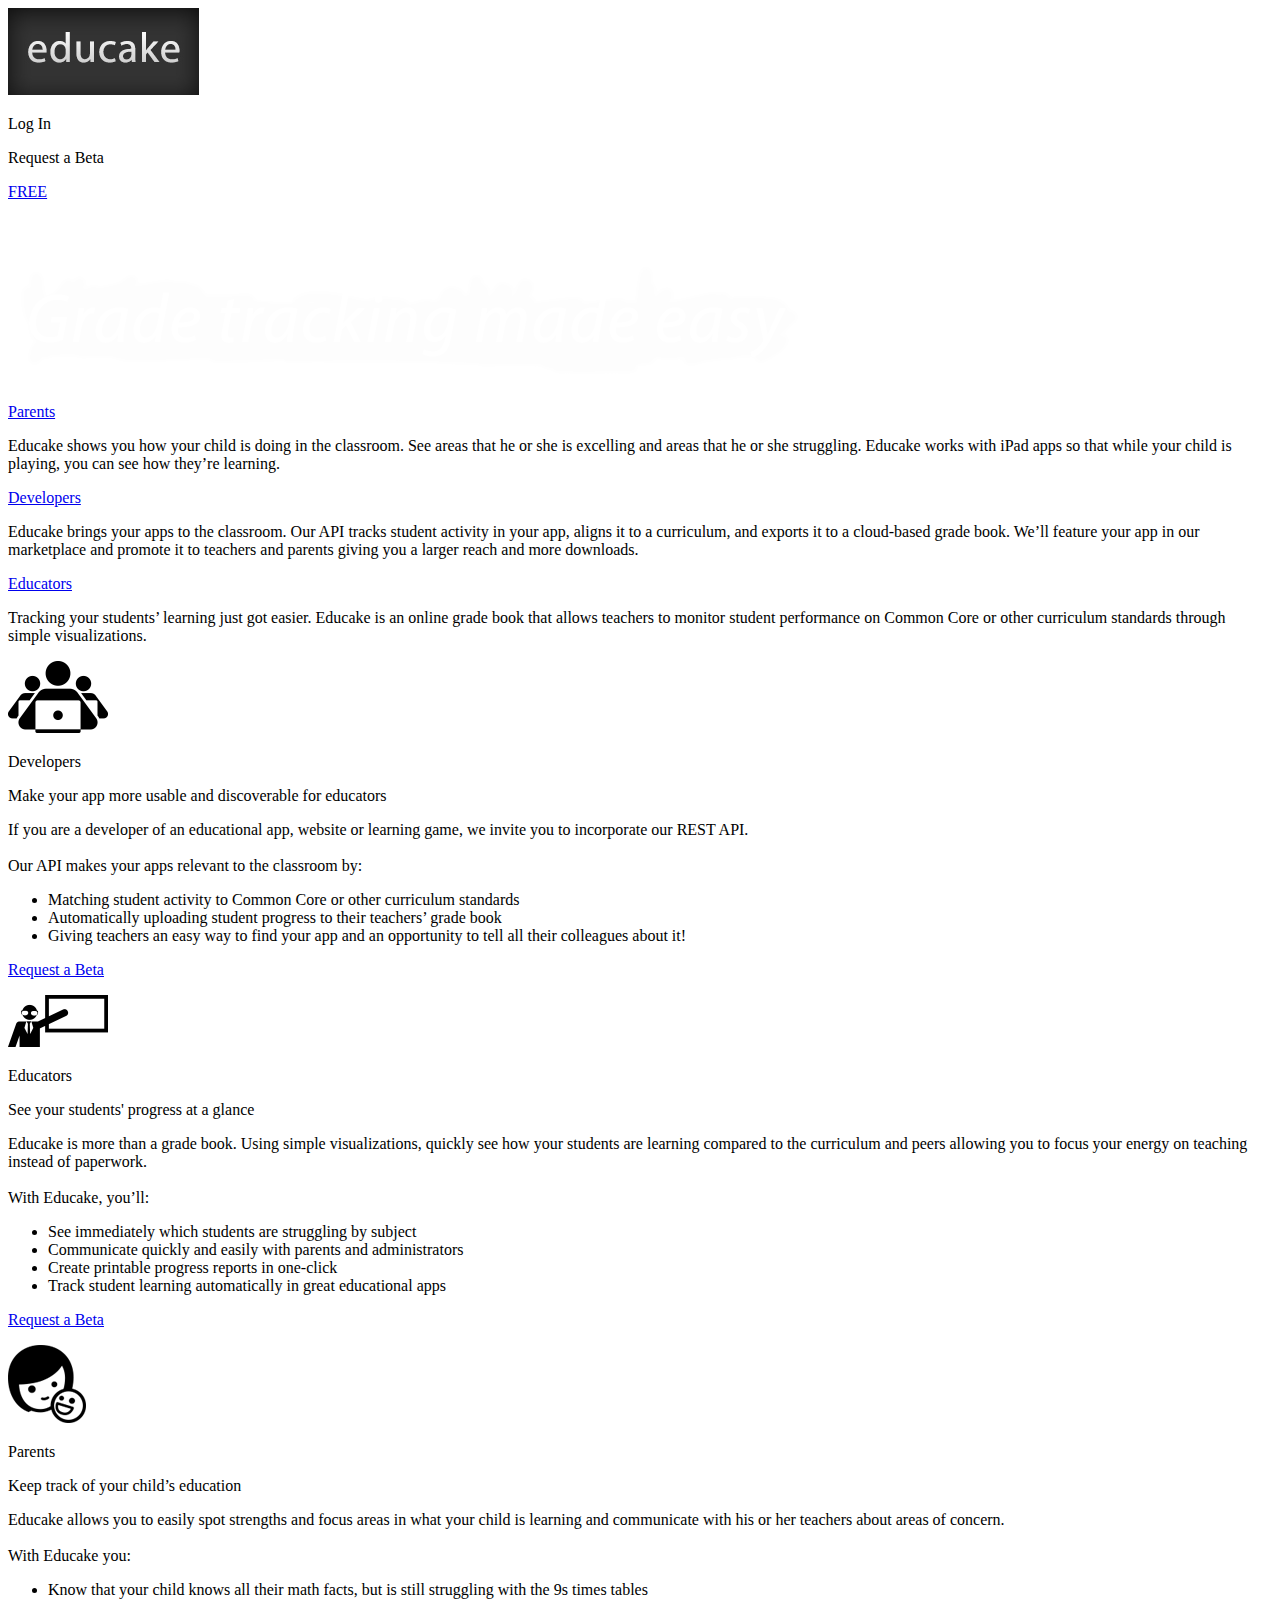
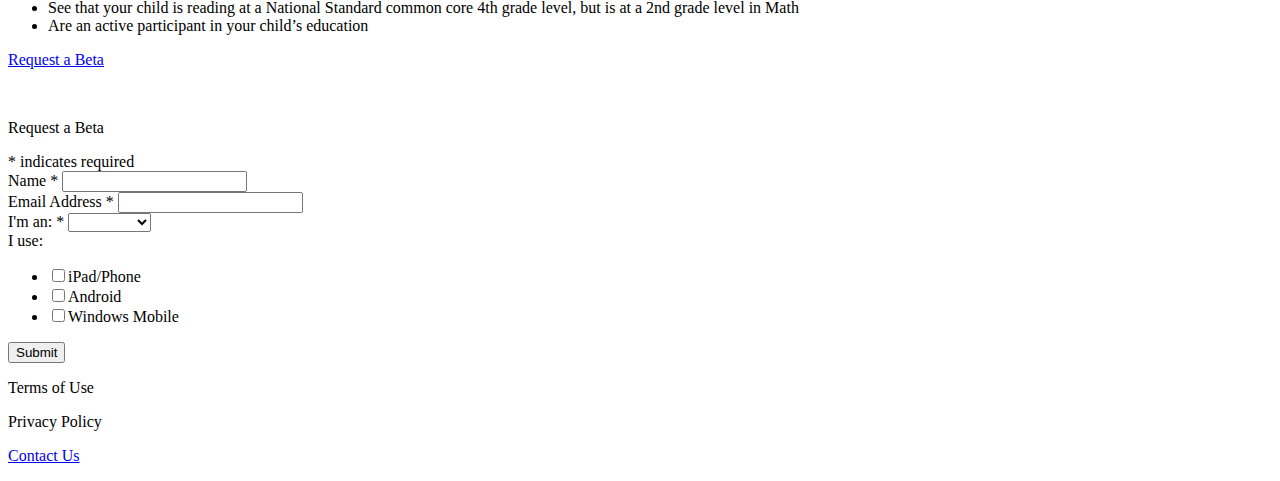
==== public/index.html @ a82f0f1a "Reorganizing project structure." ====
<!DOCTYPE html>
<html>
    <!-- This code is only meant for previewing your Reflow design. -->
    <head>
	<link rel="stylesheet" href="boilerplate.css" />
	<link rel="stylesheet" href="reflow.css" />
	<meta charset="utf-8">
	<meta name="viewport" content="initial-scale = 1.0,maximum-scale = 1.0" />
    </head>
    <body>
    <script type="text/javascript">
        
    </script>
	<div id="primaryContainer" class="primaryContainer clearfix">
               <div id='main_box' class='clearfix'>
           <div id='nav_bar' class='clearfix'>
               <img id='educake_logo_black' src='img/logoblack.jpg' class='image' />
               <p id='login_button'>
               Log In
               </p>
               <div id='box' class='clearfix'>
                   <div id='request_button' class='clearfix'>
                       <p id='requestabeta'>
                       Request a Beta
                       </p>
                   </div>
                    <a href="index.html#requestinfo"><div id='free_button' class='clearfix'>
                       <p id='free'>
                       FREE
                       </p>
                   </div></a>
               </div>
           </div>
           <img id='propstatement' src='img/propstatement1.png' class='image' />
           <div id='parents_landing' class='clearfix'>
              <a href="index.html#parents"> <div id='parents_button' class='clearfix'>
                   <p id='parents_text'>
                   Parents
                   </p>
               </div></a>
               <p id='parents_info'>
               <span id='textspan'>Educake shows you how your child is doing in the classroom. See areas that he or she is excelling and areas that he or she struggling. Educake works with iPad apps so that while your child is playing, you can see how they’re learning. </span><br />
               </p>
           </div>
           <div id='developers_landing' class='clearfix'>
              <a href="index.html#developers"> <div id='developers_button' class='clearfix'>
                   <p id='developers_text'>
                   Developers
                   </p>
               </div></a>
               <p id='developers_info'>
               <span id='textspan1'>Educake brings your apps to the classroom. Our API tracks student activity in your app, aligns it to a curriculum, and exports it to a cloud-based grade book. We’ll feature your app in our marketplace and promote it to teachers and parents giving you a larger reach and more downloads.</span><br />
               </p>
           </div>
          <div id='educators_landing' class='clearfix'>
                <a href="index.html#educators"><div id='educators_button' class='clearfix'>
                   <p id='educators_text'>
                   Educators
                   </p>
               </div></a>
               <p id='educators_info'>
               <span id='textspan2'>Tracking your students’ learning just got easier. Educake is an online grade book that allows teachers to monitor student performance on Common Core or other curriculum standards through simple visualizations.</span><br />
               </p>
           </div>
       </div>
       <div id='developers_section' class='clearfix'>
           <img id='developers_icon' src='img/developers-layer 12c.png' class='image' />
           <a id="developers"><p id='developers_title'>
           Developers
           </p></a>
           <p id='developers_tagline'>
           <span id='textspan3'>Make your app more usable and discoverable for educators</span><br />
           </p>
           <p id='developers_text1'>
           <span id='textspan4'>If you are a developer of an educational app, website or learning game, we invite you to incorporate our REST API. <br /><br />Our API makes your apps relevant to the classroom by:</span><br />
           </p>
           <ul id='developers_list'>
          <li>Matching student activity to Common Core or other curriculum standards</li> 
<li>Automatically uploading student progress to their teachers’ grade book</li> 
<li>Giving teachers an easy way to find your app and an opportunity to tell all their colleagues about it!</li>
           </ul>
            <a href="index.html#requestinfo"><div id='requestabetta_button' class='clearfix'>
               <p id='text'>
               Request a Beta
               </p>
           </div></a>
       </div>
       <div id='Educators_section' class='clearfix'>
           <img id='educators_icon' src='img/teachers-layer 10c.png' class='image' />
            <a id="educators"><p id='educators_title'>
           Educators
           </p></a>
           <p id='educators_tagline'>
           <span id='textspan6'>See your students' progress at a glance</span><br />
           </p>
           <p id='educators_text1'>
           Educake is more than a grade book. Using simple visualizations, quickly see how your students are learning compared to the curriculum and peers allowing you to focus your energy on teaching instead of paperwork.<br /><br />With Educake, you’ll:<br />
           </p>
           <ul id='educators_list'>
                  <li>See immediately which students are struggling by subject</li><li> Communicate quickly and easily with parents and administrators</li> 
<li>Create printable progress reports in one-click</li> 
<li>Track student learning automatically in great educational apps</li> 
           </ul>
            <a href="index.html#requestinfo"><div id='requestabeta_button2' class='clearfix'>
               <p id='text1'>
               Request a Beta
               </p>
           </div></a>
       </div>
       <div id='parents_section' class='clearfix'>
           <img id='parents_icon' src='img/parents-layer 11c.png' class='image' />
            <a id="parents"><p id='parents_title'>
           Parents
           </p></a>
           <p id='parents_tagline'>
           <span id='textspan7'>Keep track of your child’s education</span><br />
           </p>
           <p id='parents_text1'>
           Educake allows you to easily spot strengths and focus areas in what your child is learning and communicate with his or her teachers about areas of concern.<br /><br />With Educake you:<br />
           </p>
           <ul id='parents_list'>
          
<li>Know that your child knows all their math facts, but is still struggling with the 9s times tables</li> 
<li>See that your child is reading at a National Standard common core 4th grade level, but is at a 2nd grade level in Math</li> 
<li>Are an active participant in your child’s education</li> 
</ul>
            <a href="index.html#requestinfo"><div id='requestabeta_button3' class='clearfix'>
               <p id='text2'>
               Request a Beta
               </p>
           </div></a>
       </div>

	</div>

    
            <div id="mc_embed_signup" class='clearfix'>
  <form action="http://educake.us7.list-manage.com/subscribe/post?u=cc9c067566f083518b6791ff1&amp;id=1aa16e03ec" method="post" id="mc-embedded-subscribe-form" name="mc-embedded-subscribe-form" class="validate" target="_blank" novalidate>
	<p>&nbsp;</p>
	
    <a id="requestinfo"><p id="mc-embed-signup-title">Request a Beta</p></a>
<div class="indicates-required" id="required-text"><span class="asterisk">*</span> indicates required</div>
<div class="mc-field-group" id="form-field">
	<label for="mce-FNAME"> Name <span class="asterisk">*</span>
</label>
	<input type="text" value="" name="FNAME" class="required" id="mce-FNAME">
</div>
<div class="mc-field-group" id="form-field">
	<label for="mce-EMAIL" >Email Address  <span class="asterisk">*</span>
</label>
	<input type="email" value="" name="EMAIL" class="required email" id="mce-EMAIL">
</div>

<div class="mc-field-group" id="form-field">
	<label for="mce-MMERGE3">I'm an:  <span class="asterisk">*</span>
</label>
	<select name="MMERGE3" class="required" id="mce-MMERGE3">
	<option value=""></option>
	<option value="Educator">Educator</option>
<option value="Parent">Parent</option>
<option value="Developer">Developer</option>
<option value="Student">Student</option>

	</select>
</div>
<div class="mc-field-group input-group" id="form-field">
   I use:
    <ul id="ul-form"><li><input type="checkbox" value="1" name="group[1965][1]" id="mce-group[1965]-1965-0"><label for="mce-group[1965]-1965-0">iPad/Phone</label></li>
<li><input type="checkbox" value="2" name="group[1965][2]" id="mce-group[1965]-1965-1"><label for="mce-group[1965]-1965-1">Android</label></li>
<li><input type="checkbox" value="4" name="group[1965][4]" id="mce-group[1965]-1965-2"><label for="mce-group[1965]-1965-2">Windows Mobile</label></li>
</ul>
</div>
	<div id="mce-responses" class="clear">
		<div class="response" id="mce-error-response" style="display:none"></div>
		<div class="response" id="mce-success-response" style="display:none"></div>
	</div>	<div class="clear">
	  <p>
	    <input type="submit" value="Submit" name="subscribe" id="mc-embedded-subscribe" class="button">
	  </p>
	</div>
</form>
</div>
  
	 
<div id="footer" class="clearfix">
<p id='termsofuse_button'>
               Terms of Use
               </p>
               <p id='privacy_button'>
              Privacy Policy
               </p>
                 <a href="mailto:contact@educacke.com"><p id='contact_button'>
              Contact Us
               </p></a>
               
</div>
    
    </body>
</html>
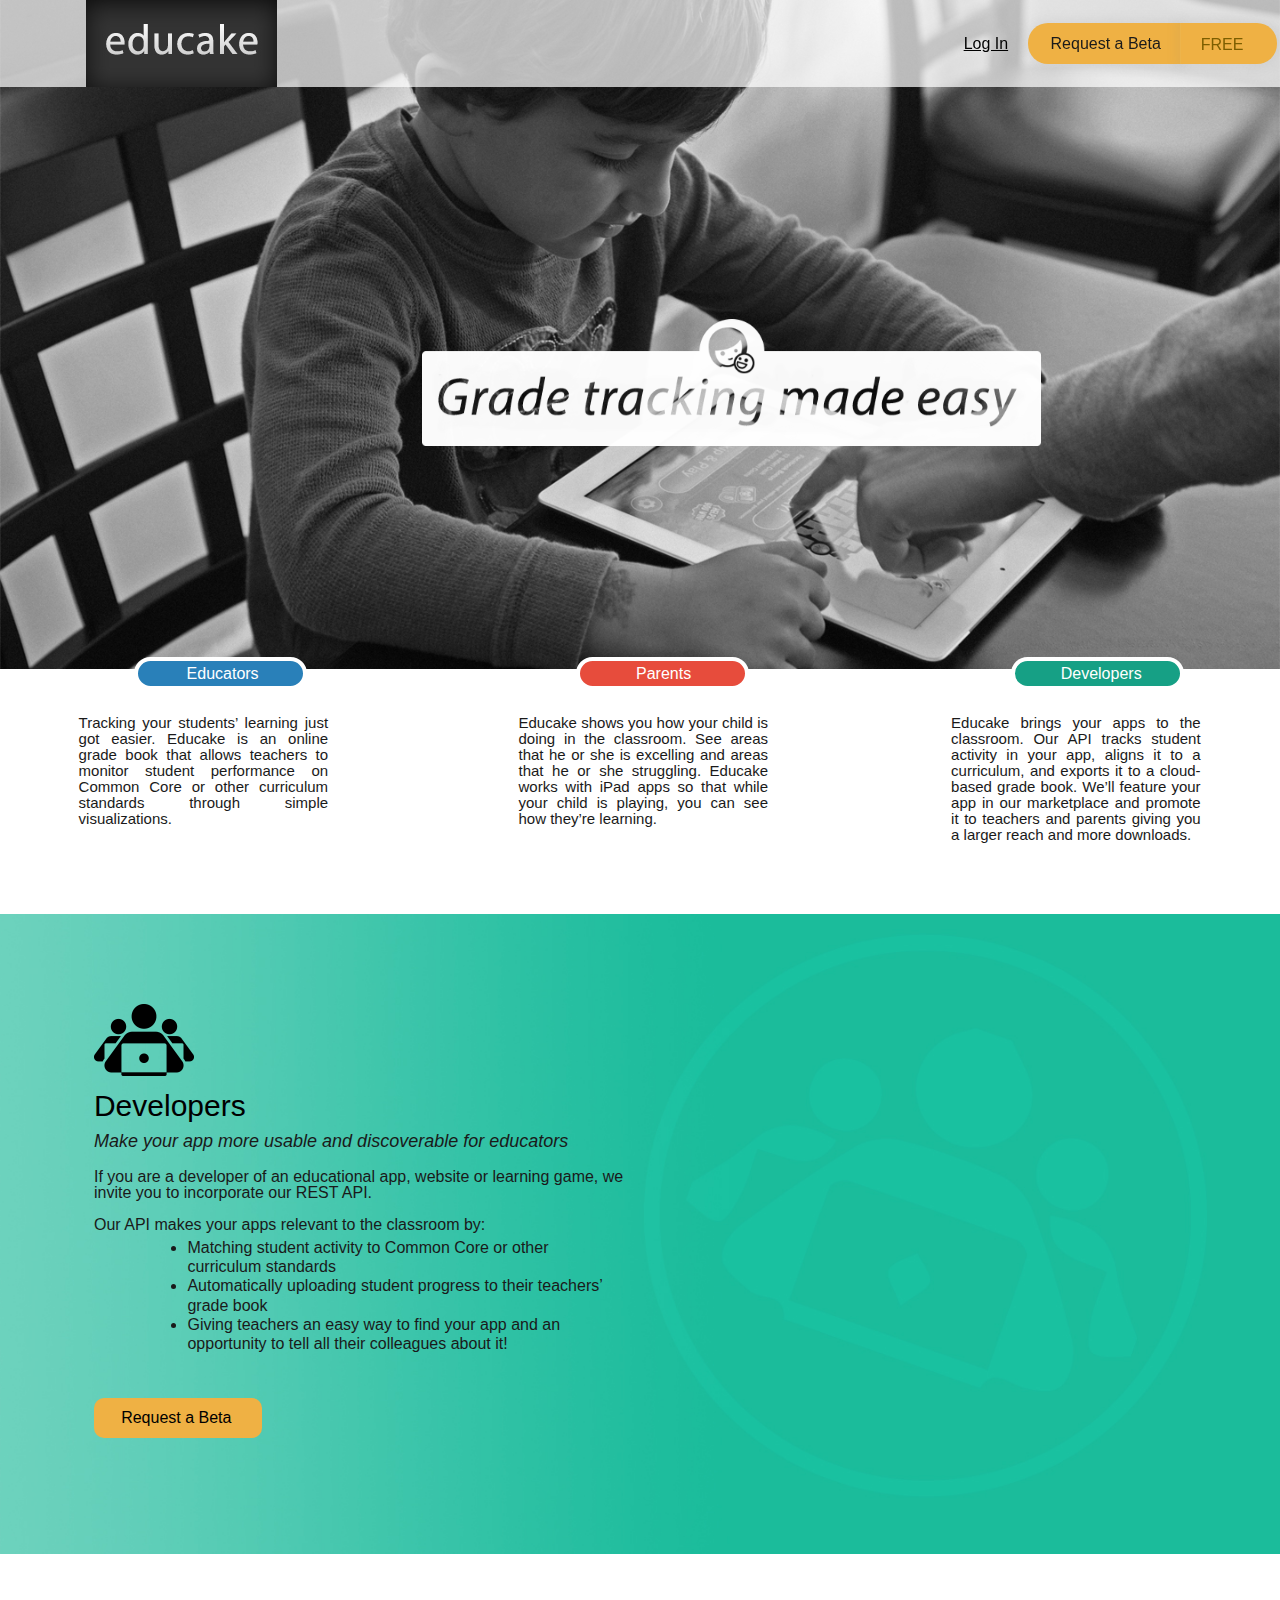
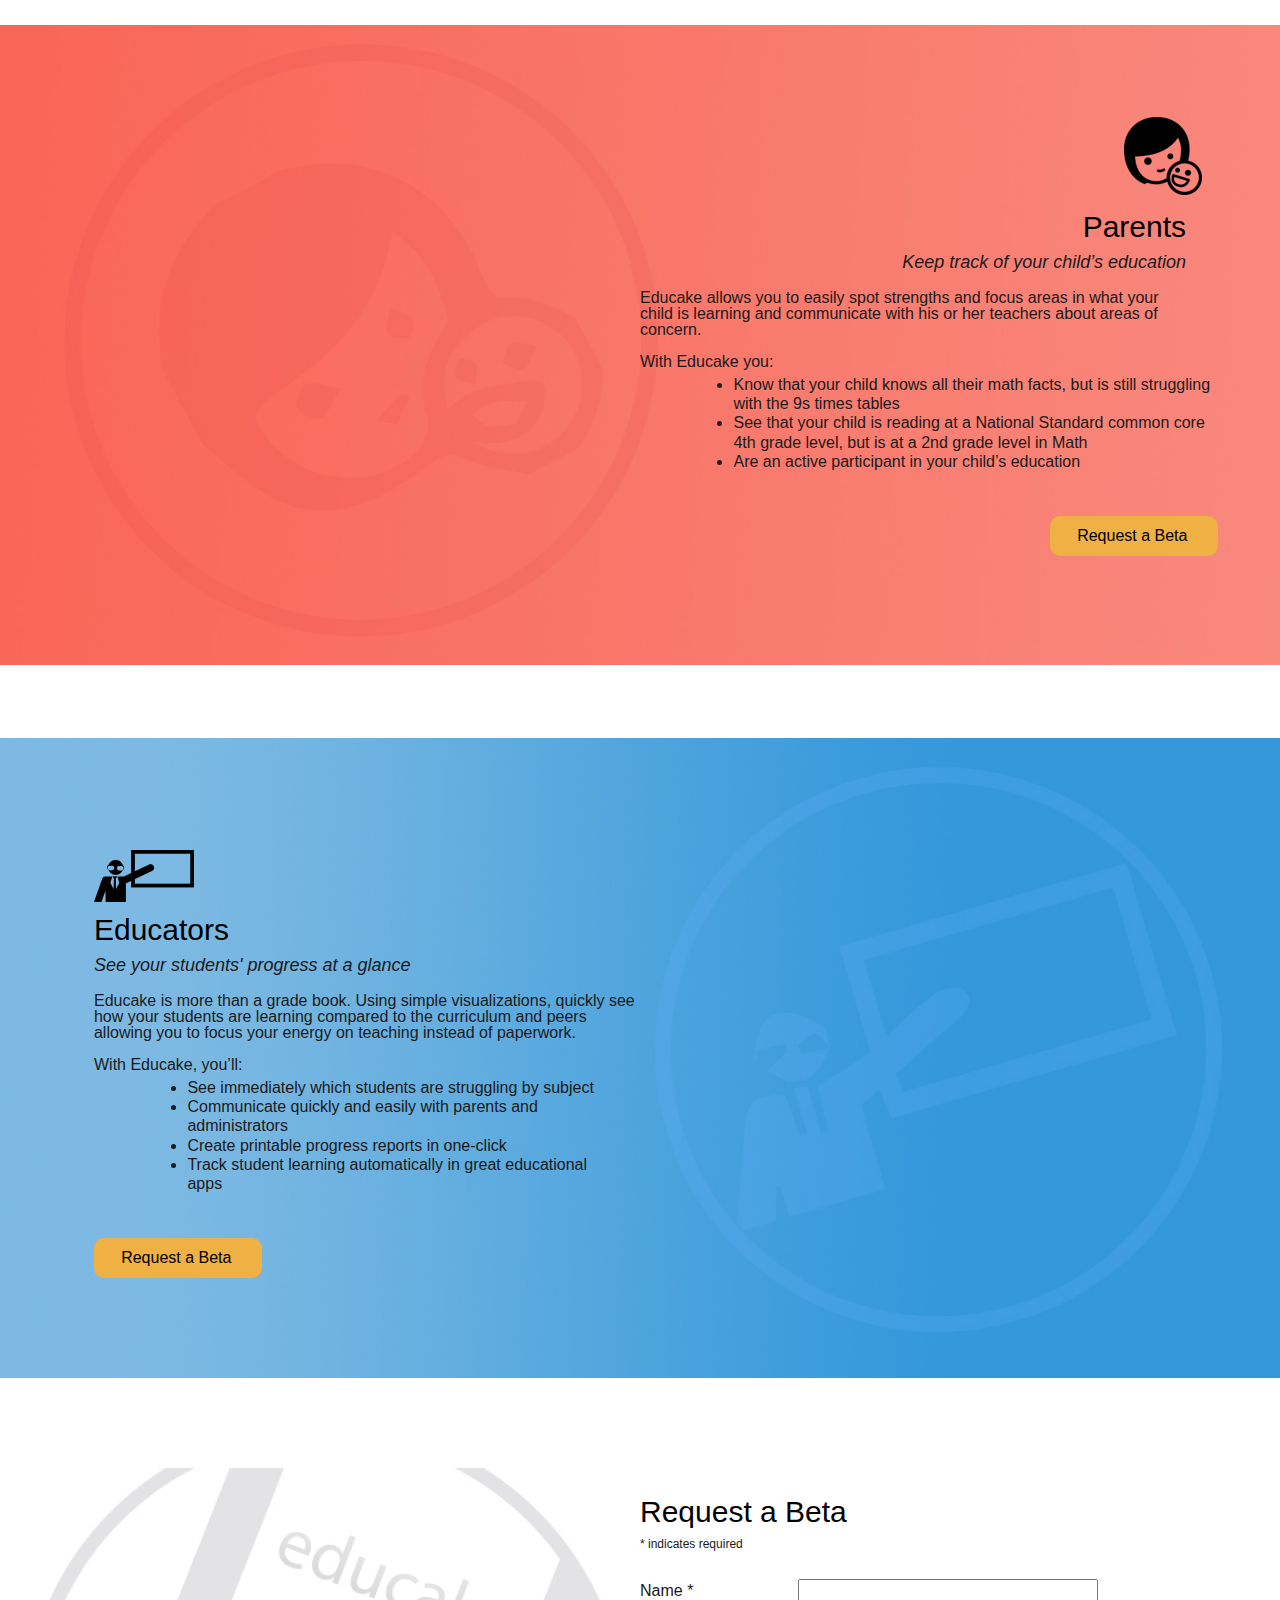
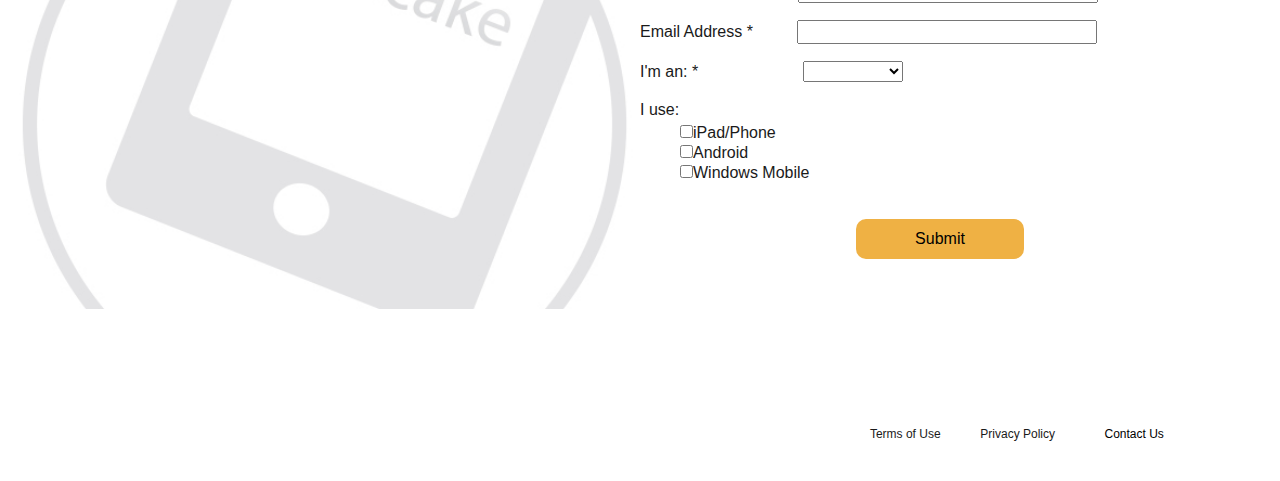
==== commit a9a90eef: "Updated link in header." ====
--- a/public/index.html
+++ b/public/index.html
@@ -15,9 +15,7 @@
                <div id='main_box' class='clearfix'>
            <div id='nav_bar' class='clearfix'>
                <img id='educake_logo_black' src='img/logoblack.jpg' class='image' />
-               <p id='login_button'>
-               Log In
-               </p>
+               <p id='login_button'><a href="app.educake.co">Log In</a></p>
                <div id='box' class='clearfix'>
                    <div id='request_button' class='clearfix'>
                        <p id='requestabeta'>
--- a/public/boilerplate.css
+++ b/public/boilerplate.css
@@ -0,0 +1,307 @@
+/*
+ * HTML5 ✰ Boilerplate
+ *
+ * What follows is the result of much research on cross-browser styling.
+ * Credit left inline and big thanks to Nicolas Gallagher, Jonathan Neal,
+ * Kroc Camen, and the H5BP dev community and team.
+ *
+ * Detailed information about this CSS: h5bp.com/css
+ *
+ * ==|== normalize ==========================================================
+ */
+
+
+/* =============================================================================
+   HTML5 display definitions
+   ========================================================================== */
+
+article, aside, details, figcaption, figure, footer, header, hgroup, nav, section { display: block; }
+audio, canvas, video { display: inline-block; *display: inline; *zoom: 1;  }
+audio:not([controls]) { display: none; }
+[hidden] { display: none; }
+
+
+/* =============================================================================
+   Base
+   ========================================================================== */
+
+/*
+ * 1. Correct text resizing oddly in IE6/7 when body font-size is set using em units
+ * 2. Force vertical scrollbar in non-IE
+ * 3. Prevent iOS text size adjust on device orientation change, without disabling user zoom: h5bp.com/g
+ */
+
+html { font-size: 100%; overflow-y: scroll; -webkit-text-size-adjust: 100%; -ms-text-size-adjust: 100%; }
+
+body { margin: 0; font-size: 100%; line-height: 1.231; }
+
+body, button, input, select, textarea { font-family: helvetica, arial,"lucida grande", verdana, "メイリオ", "ＭＳ Ｐゴシック", sans-serif; color: #000}
+input.button{color:#000}
+
+
+
+/*
+ * Remove text-shadow in selection highlight: h5bp.com/i
+ * These selection declarations have to be separate
+ * Also: hot pink! (or customize the background color to match your design)
+ */
+
+::selection { text-shadow: none; background-color: highlight; color: highlighttext; }
+
+
+/* =============================================================================
+   Links
+   ========================================================================== */
+
+a { color: #000; }
+a:visited { color: #000; }
+a:hover { color: #000; }
+a:focus { outline: thin dotted; }
+
+/* Improve readability when focused and hovered in all browsers: h5bp.com/h */
+a:hover, a:active { outline: 0; }
+
+
+/* =============================================================================
+   Typography
+   ========================================================================== */
+
+abbr[title] { border-bottom: 1px dotted; }
+
+b, strong { font-weight: bold; }
+
+blockquote { margin: 1em 40px; }
+
+dfn { font-style: italic; }
+
+hr { display: block; height: 1px; border: 0; border-top: 1px solid #ccc; margin: 1em 0; padding: 0; }
+
+ins { background: #ff9; color: #000; text-decoration: none; }
+
+mark { background: #ff0; color: #000; font-style: italic; font-weight: bold; }
+
+/* Redeclare monospace font family: h5bp.com/j */
+pre, code, kbd, samp { font-family: monospace, serif; _font-family: 'courier new', monospace; font-size: 1em; }
+
+/* Improve readability of pre-formatted text in all browsers */
+pre { white-space: pre; white-space: pre-wrap; word-wrap: break-word; }
+
+q { quotes: none; }
+q:before, q:after { content: ""; content: none; }
+
+small { font-size: 85%; }
+
+/* Position subscript and superscript content without affecting line-height: h5bp.com/k */
+sub, sup { font-size: 75%; line-height: 0; position: relative; vertical-align: baseline; }
+sup { top: -0.5em; }
+sub { bottom: -0.25em; }
+
+
+/* =============================================================================
+   Lists
+   ========================================================================== */
+
+ul, ol { margin: 1em 0; padding: 0 0 0 40px; }
+dd { margin: 0 0 0 40px; }
+nav ul, nav ol { list-style: none; list-style-image: none; margin: 0; padding: 0; }
+
+
+/* =============================================================================
+   Embedded content
+   ========================================================================== */
+
+/*
+ * 1. Improve image quality when scaled in IE7: h5bp.com/d
+ * 2. Remove the gap between images and borders on image containers: h5bp.com/e
+ */
+
+img { border: 0; -ms-interpolation-mode: bicubic; vertical-align: middle; }
+
+/*
+ * Correct overflow not hidden in IE9
+ */
+
+svg:not(:root) { overflow: hidden; }
+
+
+/* =============================================================================
+   Figures
+   ========================================================================== */
+
+figure { margin: 0; }
+
+
+/* =============================================================================
+   Forms
+   ========================================================================== */
+
+form { margin: 0; }
+fieldset { border: 0; margin: 0; padding: 0; }
+
+/* Indicate that 'label' will shift focus to the associated form element */
+label { cursor: pointer; }
+
+/*
+ * 1. Correct color not inheriting in IE6/7/8/9
+ * 2. Correct alignment displayed oddly in IE6/7
+ */
+
+legend { border: 0; *margin-left: -7px; padding: 0; }
+
+/*
+ * 1. Correct font-size not inheriting in all browsers
+ * 2. Remove margins in FF3/4 S5 Chrome
+ * 3. Define consistent vertical alignment display in all browsers
+ */
+
+button, input, select, textarea { font-size: 100%; margin: 0; vertical-align: baseline; *vertical-align: middle; }
+
+/*
+ * 1. Define line-height as normal to match FF3/4 (set using !important in the UA stylesheet)
+ */
+
+button, input { line-height: normal; }
+
+/*
+ * 1. Display hand cursor for clickable form elements
+ * 2. Allow styling of clickable form elements in iOS
+ * 3. Correct inner spacing displayed oddly in IE7 (doesn't effect IE6)
+ */
+
+button, input[type="button"], input[type="reset"], input[type="submit"] { cursor: pointer; -webkit-appearance: button; *overflow: visible; }
+
+/*
+ * Consistent box sizing and appearance
+ */
+
+input[type="checkbox"], input[type="radio"] { box-sizing: border-box; padding: 0; }
+input[type="search"] { -webkit-appearance: textfield; -moz-box-sizing: content-box; -webkit-box-sizing: content-box; box-sizing: content-box; }
+input[type="search"]::-webkit-search-decoration { -webkit-appearance: none; }
+
+/*
+ * Remove inner padding and border in FF3/4: h5bp.com/l
+ */
+
+button::-moz-focus-inner, input::-moz-focus-inner { border: 0; padding: 0; }
+
+/*
+ * 1. Remove default vertical scrollbar in IE6/7/8/9
+ * 2. Allow only vertical resizing
+ */
+
+textarea { overflow: auto; vertical-align: top; resize: vertical; }
+
+/* Colors for form validity */
+input:valid, textarea:valid {  }
+input:invalid, textarea:invalid { background-color: #f0dddd; }
+
+
+
+
+/* =============================================================================
+   Tables
+   ========================================================================== */
+
+table { border-collapse: collapse; border-spacing: 0; }
+td { vertical-align: top; }
+
+
+/* ==|== primary styles =====================================================
+   Author:
+   ========================================================================== */
+
+/* ==|== media queries ======================================================
+   PLACEHOLDER Media Queries for Responsive Design.
+   These override the primary ('mobile first') styles
+   Modify as content requires.
+   ========================================================================== */
+
+@media only screen and (min-width: 480px) {
+  /* Style adjustments for viewports 480px and over go here */
+
+}
+
+@media only screen and (min-width: 768px) {
+  /* Style adjustments for viewports 768px and over go here */
+
+}
+
+
+
+/* ==|== non-semantic helper classes ========================================
+   Please define your styles before this section.
+   ========================================================================== */
+
+/* For image replacement */
+.ir { display: block; border: 0; text-indent: -999em; overflow: hidden; background-color: transparent; background-repeat: no-repeat; text-align: left; direction: ltr; }
+.ir br { display: none; }
+
+/* Hide from both screenreaders and browsers: h5bp.com/u */
+.hidden { display: none !important; visibility: hidden; }
+
+/* Hide only visually, but have it available for screenreaders: h5bp.com/v */
+.visuallyhidden { border: 0; clip: rect(0 0 0 0); height: 1px; margin: -1px; overflow: hidden; padding: 0; position: absolute; width: 1px; }
+
+/* Extends the .visuallyhidden class to allow the element to be focusable when navigated to via the keyboard: h5bp.com/p */
+.visuallyhidden.focusable:active, .visuallyhidden.focusable:focus { clip: auto; height: auto; margin: 0; overflow: visible; position: static; width: auto; }
+
+/* Hide visually and from screenreaders, but maintain layout */
+.invisible { visibility: hidden; }
+
+/* Contain floats: h5bp.com/q */
+.clearfix:before, .clearfix:after { content: ""; display: table; }
+.clearfix:after { clear: both; }
+.clearfix { *zoom: 1; }
+
+
+
+/* ==|== print styles =======================================================
+   Print styles.
+   Inlined to avoid required HTTP connection: h5bp.com/r
+   ========================================================================== */
+
+@media print {
+    * { background: transparent !important; color: black !important; box-shadow:none !important; text-shadow: none !important; filter:none !important; -ms-filter: none !important; } /* Black prints faster: h5bp.com/s */
+    a, a:visited { text-decoration: underline; }
+    a[href]:after { content: " (" attr(href) ")"; }
+    abbr[title]:after { content: " (" attr(title) ")"; }
+    .ir a:after, a[href^="javascript:"]:after, a[href^="#"]:after { content: ""; }  /* Don't show links for images, or javascript/internal links */
+    pre, blockquote { border: 1px solid #999; page-break-inside: avoid; }
+    table { display: table-header-group; } /* h5bp.com/t */
+    tr, img { page-break-inside: avoid; }
+    img { max-width: 100% !important; }
+    @page { margin: 0.5cm; }
+    p, h2, h3 { orphans: 3; widows: 3; }
+    h2, h3 { page-break-after: avoid; }
+}
+
+/* reflow reset for -webkit-margin-before: 1em */
+p { margin: 0; }
+
+html {
+    overflow-y: auto;
+    background-color: transparent;
+    height: 100%;
+}
+
+body {
+    background: #fff;
+    font: normal 100%;
+    position: relative;
+    height: 100%;
+}
+
+body, div, img, p, button, input, select, textarea {
+    box-sizing: border-box;
+}
+
+.image {
+    display: block;
+}
+
+#disclaimerTag {
+    margin-top: 5px;
+    text-align: center;
+    padding: 10px;
+    border: 1px solid black;
+}--- a/public/reflow.css
+++ b/public/reflow.css
@@ -0,0 +1,2528 @@
+
+.primaryContainer {
+    height: auto;
+    margin-left: auto;
+    margin-right: auto;
+    min-height: 100%;
+    width: 100%;
+    min-width: 0px;
+    background-color: rgb(255, 255, 255);
+}
+#reflow-af1a38d6-cc87-1c4f-b846-8ee34f7dc93b {
+    float: left;
+    font-size: 1em;
+    width: auto;
+    height: auto;
+    text-align: left;
+    font-weight: normal;
+    line-height: 1em;
+    word-wrap: break-word;
+    margin-left: 29px;
+    margin-top: 14px;
+    clear: none;
+}
+#reflow-b1d8d747-496c-3333-b7d3-e417b237d4fd {
+    margin-top: 0px;
+    margin-left: 0px;
+    visibility: hidden;
+}
+#main_box {
+    float: left;
+    height: 669px;
+    margin-left: 0%;
+    margin-top: 0px;
+    clear: none;
+    width: 100%;
+    background-image:url("img/mainbg.jpg");
+    background-attachment: scroll;
+    background-size: cover;
+    background-position: 0px 0%;
+    background-repeat: no-repeat no-repeat;
+}
+
+#propstatement{
+	color: rgb(0, 0, 0);
+float: left;
+margin: 319px 0 0 33%;
+max-width: 39.22136075949367%;
+min-width: 619px;
+width: 619px;
+position:relative;
+}
+
+body {
+    color: rgb(26, 26, 26);
+    font-family: arial;
+    background-color: rgb(255, 255, 255);
+}
+#developers_landing {
+    float: left;
+    height: 199px;
+    clear: none;
+    width: 25.254786392405066%;
+    position: static;
+    top: 0px;
+    left: 0px;
+    margin-top: 200px;
+    margin-left: 8.79711234177215%;
+}
+#educators_landing {
+    float: left;
+    height: 199px;
+    clear: none;
+    width: 25.254786392405066%;
+    position: static;
+    top: 0px;
+    left: 0px;
+    margin-top: 200px;
+    margin-left: -93.54592563291139%;
+}
+#reflow-bdb491b7-c441-96bb-c89a-6ff01bbc6c3b {
+    margin-top: 0px;
+    visibility: hidden;
+    margin-left: 0px;
+}
+#parents_landing {
+    float: left;
+    height: 199px;
+    clear: none;
+    width: 25.254786392405066%;
+    position: static;
+    top: 0px;
+    left: 0px;
+    margin-top: 200px;
+    margin-left: 37.405696202531644%;
+}
+#developers_button {
+    float: left;
+    height: 33px;
+    margin-left: 29.8%;
+    margin-top: 11px;
+    clear: none;
+    width: 173px;
+    background: #16a085; 
+	border-width: 4px;
+	border-style: solid;
+	border-color: #FFFFFF;
+	-moz-border-radius: 42px;
+	-webkit-border-radius: 42px;
+	-khtml-border-radius: 42px;
+	border-radius: 42px;
+    min-width: 0px;
+	z-index: 76;
+    min-width: 0px;
+}
+
+#developers_button:hover{
+	background-image: none;
+	background-color: #1abc9c;
+	-pie-background: none;
+	width: 173px;
+	min-height: 0px;
+	 margin-left: 29.8%;;
+    margin-top: 11px;
+}
+
+#developers_text {
+    float: left;
+    font-size: 1em;
+    width: 90.84472049689441%;
+    height: auto;
+    text-align: center;
+    font-weight: normal;
+    line-height: 1em;
+    word-wrap: break-word;
+    margin-left: 6.838509316770186%;
+    margin-top: 5px;
+    clear: none;
+    min-height: 25px;
+    color: rgb(255, 255, 255);
+}
+#educators_button {
+    float: left;
+    height: 33px;
+    margin-left: 28.824561403508774%;
+    margin-top: 11px;
+    clear: none;
+    width: 173px;
+    background: #2980b9;
+	border-width: 4px;
+	border-style: solid;
+	border-color: #FFFFFF;
+	-moz-border-radius: 42px;
+	-webkit-border-radius: 42px;
+	-khtml-border-radius: 42px;
+	border-radius: 42px;
+    min-width: 0px;
+}
+
+#educators_button:hover{
+
+	background-image: none;
+	background-color:#3498DB;
+	-pie-background: none;
+	width: 173px;
+	min-height: 0px;
+	 margin-left: 28.824561403508774%;
+    margin-top: 11px;
+}
+
+#educators_text {
+    float: left;
+    font-size: 1em;
+    width: 90.9708850931677%;
+    height: auto;
+    text-align: center;
+    font-weight: normal;
+    line-height: 1em;
+    word-wrap: break-word;
+    margin-left: 5.994011976047904%;
+    margin-top: 5px;
+    clear: none;
+    min-height: 25px;
+    color: rgb(255, 255, 255);
+}
+#parents_button {
+    float: left;
+    height: 33px;
+    margin-left: 30%;
+    margin-top: 11px;
+    clear: none;
+    width: 173px;
+    background-color: #E74c3c; 
+	border-width: 4px;
+	border-style: solid;
+	border-color: #FFFFFF;
+	-moz-border-radius: 42px;
+	-webkit-border-radius: 42px;
+	-khtml-border-radius: 42px;
+	border-radius: 42px;
+    min-width: 0px;
+}
+
+#parents_button:hover
+{
+	background-image: none;
+	background-color: #f96556;
+	-pie-background: none;
+	width: 173px;
+	min-height: 0px;
+	margin-left: 30%;;
+    margin-top: 11px;
+}
+
+#parents_text {
+    float: left;
+    font-size: 1em;
+    width: 90.84472049689441%;
+    height: auto;
+    text-align: center;
+    font-weight: normal;
+    line-height: 1em;
+    word-wrap: break-word;
+    margin-left: 5.395209580838324%;
+    margin-top: 5px;
+    clear: none;
+    min-height: 25px;
+    color: rgb(255, 255, 255);
+}
+#developers_info {
+    float: left;
+    font-size: 1em;
+    width: 77.19246583388808%;
+    height: auto;
+    text-align: justify;
+    font-weight: normal;
+    line-height: 1em;
+    word-wrap: break-word;
+    margin-left: 11.28026001488037%;
+    margin-top: 25px;
+    clear: both;
+    min-height: 100px;
+}
+#textspan1 {
+    float: none;
+    font-size: 15px;
+    line-height: 1em;
+}
+#educators_info {
+    float: left;
+    font-size: 1em;
+    width: 77.19246583388808%;
+
+    height: auto;
+    text-align: justify;
+    font-weight: normal;
+    line-height: 1em;
+    word-wrap: break-word;
+    margin-left: 11.781493519207425%;
+    margin-top: 25px;
+    clear: both;
+    min-height: 100px;
+}
+#textspan2 {
+    float: none;
+    font-size: 15px;
+    line-height: 1em;
+}
+#parents_info {
+    float: left;
+    font-size: 1em;
+    width: 77.19246583388808%;
+    height: auto;
+    text-align: justify;
+    font-weight: normal;
+    line-height: 1em;
+    word-wrap: break-word;
+    margin-left: 12.282727023534479%;
+    margin-top: 25px;
+    clear: both;
+    min-height: 100px;
+}
+#textspan {
+    float: none;
+    font-size: 15px;
+    line-height: 1em;
+}
+#request_button {
+    float: left;
+    height: 41px;
+    clear: none;
+    width:152px;
+    -pie-box-shadow: 0px 0px 12px 3px #F0F0F0;
+	-moz-box-shadow: 0px 0px 12px 3px rgba(127, 127, 127, 0.11);
+	-webkit-box-shadow: 0px 0px 12px 3px rgba(127, 127, 127, 0.11);
+	box-shadow: 0px 0px 12px 3px rgba(127, 127, 127, 0.11);
+	background: #EFB144; 
+	border-color: #000000;
+	-moz-border-radius: 20px 0px 0px 20px ;
+	-webkit-border-radius: 20px 0px 0px 20px ;
+	-khtml-border-radius: 20px 0px 0px 20px ;
+	border-radius: 20px 0px 0px 20px ;
+    min-width: 0px;
+    position: static;
+    top: 0px;
+    left: 0px;
+    margin-top: 0px;
+    margin-left: 0%;
+    max-width: 152px;
+}
+#free_button {
+    float: left;
+    height: 41px;
+    clear: none;
+    width: 97px;
+     -pie-box-shadow: 0px 0px 12px 3px #F0F0F0;
+	-moz-box-shadow: 0px 0px 12px 3px rgba(127, 127, 127, 0.11);
+	-webkit-box-shadow: 0px 0px 12px 3px rgba(127, 127, 127, 0.11);
+	box-shadow: 0px 0px 12px 3px rgba(127, 127, 127, 0.11);
+	background: #EFB144;
+	border-style: solid;
+	border-color: #EDB44B;
+	-moz-border-radius: 0px 20px 20px 0px ;
+	-webkit-border-radius: 0px 20px 20px 0px ;
+	-khtml-border-radius: 0px 20px 20px 0px ;
+	border-radius: 0px 20px 20px 0px ;
+	border-width: 0px 0px 0px 1px;
+    min-width: 0%;
+    position: static;
+    top: 0px;
+    left: 0px;
+    margin-top: 0px;
+    margin-left:0px;
+    max-width: 97px;
+    max-height: 41px;
+}
+
+#free_button:hover{
+background-image: none;
+	background-color: #FFC051;
+	-pie-background: none;
+}
+
+#requestabeta {
+    float: left;
+    font-size: 1em;
+    width: 130px;
+    height: 16px;
+    text-align: left;
+    font-weight: normal;
+    line-height: 1em;
+    word-wrap: break-word;
+    margin-left: 14.932835820895523%;
+    margin-top: 13px;
+    clear: none;
+    min-height: 0px;
+    max-width: 130px;
+    max-height: 16px;
+}
+#free {
+    float: left;
+    font-size: 1em;
+    width: 45px;
+    height: 16px;
+    text-align: left;
+    font-weight: normal;
+    line-height: 1em;
+    word-wrap: break-word;
+    margin-left: 20.628865979381445%;
+    margin-top: 14px;
+    clear: none;
+    min-height: 0px;
+    max-width: 45px;
+    color: rgb(124, 94, 0);
+    max-height: 16px;
+    position: static;
+    top: 0px;
+    left: 0px;
+}
+#developers_section {
+    float: left;
+    height: 640px;
+    margin-left: 0%;
+    margin-top: 245px;
+    clear: both;
+    width: 100%;
+    background-image:url("img/developersbgcolor.jpg");
+    background-attachment: scroll;
+    background-size: cover;
+    background-position: 100% 0%;
+    background-repeat: no-repeat no-repeat;
+}
+#developers_icon {
+    float: left;
+    width: auto;
+    max-width: 100%;
+    height: auto;
+    margin-left: 7.34240506329114%;
+    margin-top: 90px;
+    clear: none;
+    color: rgb(0, 0, 0);
+}
+#developers_tagline {
+    float: left;
+    font-size: 1em;
+    width: 42.65886075949367%;
+    height: auto;
+    text-align: left;
+    font-weight: normal;
+    line-height: 1em;
+    word-wrap: break-word;
+    margin-left: 7.34240506329114%;
+    margin-top: 5px;
+    clear: both;
+    min-height: 25px;
+}
+#textspan3 {
+    float: none;
+    font-size: 18px;
+    line-height: 1em;
+    font-style: italic;
+}
+#developers_title {
+    float: left;
+    font-size: 30px;
+    width: 17.405696202531644%;
+    height: auto;
+    text-align: left;
+    font-weight: normal;
+    line-height: 1em;
+    word-wrap: break-word;
+    margin-left: 7.339438291139241%;
+    margin-top: 15px;
+    clear: both;
+    min-height: 36px;
+}
+#developers_text1 {
+    float: left;
+    font-size: 1em;
+    width: 42.65886075949367%;
+    height: auto;
+    text-align: left;
+    font-weight: normal;
+    line-height: 1em;
+    word-wrap: break-word;
+    margin-left: 7.34240506329114%;
+    margin-top: 12px;
+    clear: both;
+    min-height: 0px;
+}
+#developers_list {
+    float: left;
+    font-size: 1em;
+    width: 33.41835443037975%;
+    height: auto;
+    text-align: left;
+    font-weight: normal;
+    line-height: 1.2em;
+    word-wrap: break-word;
+    margin-left: 11.519620253164556%;
+    margin-top: 5px;
+    clear: both;
+    min-height: 0px;
+}
+#requestabetta_button {
+    float: left;
+    height: 40px;
+    margin-left: 7.339438291139241%;
+    margin-top: 29px;
+    clear: both;
+    width: 168px;
+   background: #EFB144; 
+	border-color: #000000;
+	-moz-border-radius: 10px;
+	-webkit-border-radius: 10px;
+	-khtml-border-radius: 10px;
+	border-radius: 10px;
+    min-width: 168px;
+    min-height: 40px;
+}
+
+#requestabetta_button:hover{
+
+	background-image: none;
+	background-color: #FFC051;
+	-pie-background: none;
+	 margin-left: 7.339438291139241%;
+    margin-top: 29px;
+	}
+
+#text {
+    float: left;
+    font-size: 1em;
+    width: 83.57971014492753%;
+    height: auto;
+    text-align: center;
+    font-weight: normal;
+    line-height: 1em;
+    word-wrap: break-word;
+    margin-left: 7.251207729468599%;
+    margin-top: 12px;
+    clear: none;
+    min-height: 24px;
+    color: #000;
+}
+#parents_section {
+    float: left;
+    height: 640px;
+    margin-left: -100%;
+    margin-top: 71px;
+    clear: none;
+    width: 100%;
+    background-image:url("img/parentsbgcolor.jpg");
+    background-attachment: scroll;
+    background-size: cover;
+    background-position: 0% 50%;
+    background-repeat: no-repeat no-repeat;
+}
+#parents_title {
+    float: left;
+    font-size: 30px;
+    width: 17.405696202531644%;
+    height: auto;
+    text-align: right;
+    font-weight: normal;
+    line-height: 1em;
+    word-wrap: break-word;
+    margin-left: 75.25379746835443%;
+    margin-top: 17px;
+    clear: both;
+    min-height: 36px;
+}
+#parents_tagline {
+    float: left;
+    font-size: 1em;
+    width: 42.65886075949367%;
+    height: auto;
+    text-align: right;
+    font-weight: normal;
+    line-height: 1em;
+    word-wrap: break-word;
+    margin-left: 50%;
+    margin-top: 5px;
+    clear: both;
+    min-height: 25px;
+}
+#parents_text1 {
+    float: left;
+    font-size: 1em;
+    width: 42.65886075949367%;
+    height: auto;
+    text-align: left;
+    font-weight: normal;
+    line-height: 1em;
+    word-wrap: break-word;
+    margin-left: 50%;
+    margin-top: 12px;
+    clear: both;
+    min-height: 0px;
+}
+#parents_list {
+    float: left;
+    font-size: 1em;
+    width: 37.279113924050634%;
+    height: auto;
+    text-align: left;
+    font-weight: normal;
+    line-height: 1.2em;
+    word-wrap: break-word;
+    margin-left: 54.17784810126582%;
+    margin-top: 5px;
+    clear: both;
+    min-height: 0px;
+}
+#requestabeta_button3 {
+    float: left;
+    height: 40px;
+    margin-left: 82.0259493670886%;
+    margin-top: 29px;
+    clear: both;
+     width: 168px;
+   background: #EFB144; 
+	border-color: #000000;
+	-moz-border-radius: 10px;
+	-webkit-border-radius: 10px;
+	-khtml-border-radius: 10px;
+	border-radius: 10px;
+    min-width: 168px;
+    min-height: 40px;
+}
+
+#requestabeta_button3:hover{
+
+	background-image: none;
+	background-color: #FFC051;
+	-pie-background: none;
+	 margin-left: 82.0259493670886%;
+    margin-top: 29px;
+	}
+
+#text2 {
+    float: left;
+    font-size: 1em;
+    width: 83.57971014492753%;
+    height: auto;
+    text-align: center;
+    font-weight: normal;
+    line-height: 1em;
+    word-wrap: break-word;
+    margin-left: 7.251207729468599%;
+    margin-top: 12px;
+    clear: none;
+    min-height: 24px;
+    color: #000;
+}
+#Educators_section {
+    float: left;
+    height: 640px;
+    margin-left: 0%;
+    margin-top: 784px;
+    clear: both;
+    width: 100%;
+    background-image:url("img/teachersbgcolor.jpg");
+    background-attachment: scroll;
+    background-size: cover;
+    background-position: 50% 50%;
+    background-repeat: no-repeat no-repeat;
+}
+#educators_icon {
+    float: left;
+    width: auto;
+    max-width: 100%;
+    height: auto;
+    margin-left: 7.34240506329114%;
+    margin-top: 112px;
+    clear: none;
+    color: rgb(0, 0, 0);
+}
+#educators_title {
+    float: left;
+    font-size: 30px;
+    width: 17.405696202531644%;
+    height: auto;
+    text-align: left;
+    font-weight: normal;
+    line-height: 1em;
+    word-wrap: break-word;
+    margin-left: 7.34240506329114%;
+    margin-top: 13px;
+    clear: both;
+    min-height: 36px;
+}
+#educators_tagline {
+    float: left;
+    font-size: 1em;
+    width: 42.65886075949367%;
+    height: auto;
+    text-align: left;
+    font-weight: normal;
+    line-height: 1em;
+    word-wrap: break-word;
+    margin-left: 7.34240506329114%;
+    margin-top: 5px;
+    clear: both;
+    min-height: 25px;
+}
+#textspan6 {
+    float: none;
+    font-size: 18px;
+    line-height: 1em;
+    font-style: italic;
+}
+#educators_text1 {
+    float: left;
+    font-size: 1em;
+    width: 42.65886075949367%;
+    height: auto;
+    text-align: left;
+    font-weight: normal;
+    line-height: 1em;
+    word-wrap: break-word;
+    margin-left: 7.34240506329114%;
+    margin-top: 12px;
+    clear: both;
+    min-height: 0px;
+}
+#educators_list {
+     float: left;
+    font-size: 1em;
+    width: 33.41835443037975%;
+    height: auto;
+    text-align: left;
+    font-weight: normal;
+    line-height: 1.2em;
+    word-wrap: break-word;
+    margin-left: 11.519620253164556%;
+    margin-top: 5px;
+    clear: both;
+    min-height: 0px;
+}
+#requestabeta_button2 {
+    float: left;
+    height: 40px;
+    margin-left: 7.339438291139241%;
+    margin-top: 29px;
+    clear: both;
+     width: 168px;
+   background: #EFB144; 
+	border-color: #000000;
+	-moz-border-radius: 10px;
+	-webkit-border-radius: 10px;
+	-khtml-border-radius: 10px;
+	border-radius: 10px;
+    min-width: 168px;
+}
+
+#requestabeta_button2:hover{
+
+	background-image: none;
+	background-color: #FFC051;
+	-pie-background: none;
+	 margin-left: 7.339438291139241%;
+    margin-top: 29px;
+	}
+
+#text1 {
+    float: left;
+    font-size: 1em;
+    width: 83.57971014492753%;
+    height: auto;
+    text-align: center;
+    font-weight: normal;
+    line-height: 1em;
+    word-wrap: break-word;
+    margin-left: 7.251207729468599%;
+    margin-top: 12px;
+    clear: none;
+    min-height: 24px;
+    color: #000;
+}
+#parents_icon {
+    float: left;
+    width: auto;
+    max-width: 100%;
+    height: auto;
+    margin-left: 87.78544303797469%;
+    margin-top: 92px;
+    clear: none;
+    color: rgb(0, 0, 0);
+}
+#textspan7 {
+    float: none;
+    font-size: 18px;
+    line-height: 1em;
+    font-style: italic;
+}
+#educake_logo_black {
+    float: left;
+    width: auto;
+    max-width: 100%;
+    height: auto;
+    margin-left: 6.684110970996217%;
+    margin-top: 0px;
+    clear: none;
+    color: rgb(0, 0, 0);
+}
+#login_button {
+    float: left;
+    font-size: 1em;
+    width: 5.1078184110971%;
+    height: auto;
+    text-align: left;
+    font-weight: normal;
+    line-height: 1em;
+    word-wrap: break-word;
+    clear: none;
+    min-height: 28px;
+    position: absolute;
+    top: 36px;
+    left: 75%;
+    min-width: 81px;
+}
+
+#login_button:hover {
+color: #787575;
+}
+
+#nav_bar {
+    float: left;
+    height: 87px;
+    clear: none;
+    width: 100.38037974683544%;
+    background-color: rgba(255, 255, 255, 0.709804);
+    position: fixed;
+    top: 0px;
+    left: 0%;
+}
+#reflow-61e68192-0ded-1415-84b1-66c125982a08 {
+    min-height: 50px;
+    margin-left: -244px;
+    width: 15.44367088607595%;
+}
+#box {
+    float: left;
+    height: auto;
+    clear: none;
+    width: 15.259142496847414%;
+    position: absolute;
+    top: 23px;
+    left: 80%;
+    min-width: 250px;
+}
+
+
+#mc_embed_signup{
+	 float: left;
+    font-size: 1em;
+    width: 100%;
+    height: auto;
+    text-align: left;
+    font-weight: normal;
+    line-height: 1em;
+    word-wrap: break-word;
+    margin-left: 0%;
+    margin-top:90px;
+	margin-bottom:50px;
+    clear: none;
+    min-height: 25px;
+	background-image:url("img/requestbg.jpg");
+    background-attachment: scroll;
+    background-size: cover;
+    background-position: 0% 50%;
+    background-repeat: no-repeat no-repeat;
+	padding-bottom:50px;
+
+
+	}
+
+#mc-embed-signup-title{
+    font-size: 30px;
+    height: auto;
+    text-align: left;
+    font-weight: normal;
+    line-height: 1em;
+    word-wrap: break-word;
+    margin-left:50%;
+	margin-top: 13px;
+    clear: both;
+    min-height: 36px;
+}
+#required-text{
+	font-size: 12px;
+    height: auto;
+    text-align: left;
+    font-weight: normal;
+    line-height: 1em;
+    word-wrap: break-word;
+     margin-left:50%;
+	margin-top: 5px;
+    clear: both;
+    min-height: 36px;
+}
+#form-field{
+	font-size: 1em;
+    height: auto;
+    text-align: left;
+    font-weight: normal;
+    line-height: 1em;
+    word-wrap: break-word;
+     margin-left:50%;
+	margin-top: 5px;
+    clear: both;
+    min-height: 36px;
+}
+#ul-form{
+	list-style: none;
+	font-size: 1em;
+    height: auto;
+    text-align: left;
+    font-weight: normal;
+    line-height: 20px;
+    word-wrap: break-word;
+    margin-top: 5px;
+    clear: both;
+    min-height: 36px;
+}
+#mc-embedded-subscribe{
+	 float: right;
+    height: 40px;
+    margin-top: 20px;
+	margin-right: 20%;
+    clear: both;
+    width: 168px;
+  background: #efb144;
+	border-color: #FFF;
+	-moz-border-radius: 10px;
+	-webkit-border-radius: 10px;
+	-khtml-border-radius: 10px;
+	border-radius: 10px;
+    min-width: 168px;
+    min-height: 40px;
+	position:static;
+	border-style:none;
+	
+	}
+	
+	#mc-embedded-subscribe:hover{
+	background-image: none;
+	background-color: #ffc051;
+	-pie-background: none;
+    margin-top: 20px;
+	font-color:#FFF;
+	}
+	
+#mce-FNAME{
+
+font-size: 1em;
+    height: auto;
+    text-align: left;
+    font-weight: normal;
+    line-height: 14px;
+    word-wrap: break-word;
+    margin-left:100px;
+    clear: both;
+    min-height: auto;
+	width: 300px;
+}
+#mce-EMAIL{
+	font-size: 1em;
+    height: auto;
+    text-align: left;
+    font-weight: normal;
+    line-height: 14px;
+    word-wrap: break-word;
+    margin-left:40px;
+    clear: both;
+    min-height: auto;
+	width:300px;
+}
+#mce-MMERGE3{
+	
+	font-size: 1em;
+    height: auto;
+    text-align: left;
+    font-weight: normal;
+    line-height: 14px;
+    word-wrap: break-word;
+    margin-left:100px;
+    clear: both;
+    min-height: auto;
+	width: 100px;
+}
+
+#footer{
+	
+	background: rgb(255, 255, 255);
+clear: both;
+float: left;
+height: 84px;
+margin: 38px 0 0;
+width: 100%;
+	}
+
+#termsofuse_button{
+	
+float: left;
+font-size: 12px;
+left: 0;
+line-height: 1em;
+margin: 31px 0 0 67.08924050632912%;
+min-height: 23px;
+min-width: 93px;
+position: static;
+text-align: center;
+top: 0;
+width: 5.696835443037975%;
+word-wrap: break-word;
+padding-bottom:10px;
+}
+
+#termsofuse_button:hover {
+color: #787575;
+}
+
+
+#privacy_button{
+	
+float: left;
+font-size: 12px;
+left: 0;
+line-height: 1em;
+margin: 31px 0 0 1.519620253164557%;
+min-height: 23px;
+min-width: 90px;
+position: static;
+text-align: center;
+top: 0;
+width: 93px;
+word-wrap: break-word;
+padding-bottom:10px;
+}
+
+#privacy_button:hover {
+color: #787575;
+}
+
+#contact_button{
+float: left;
+font-size: 12px;
+left: 0;
+line-height: 1em;
+margin: 31px 0 0 1.8360759493670886%;
+min-height: 23px;
+min-width: 90px;
+position: static;
+text-align: center;
+top: 0;
+width: 93px;
+word-wrap: break-word;
+padding-bottom:10px;
+
+}
+
+#contact_button:hover {
+color: #787575;
+}
+	
+
+@media only screen and (max-width: 1200px) {
+
+   #login_button {
+        margin-top: 0px;
+        margin-left: 0px;
+        clear: none;
+        position: absolute;
+        width: 6.265804580337181%;
+        top: 36px;
+        left: 68.37469333494471%;
+   }
+   #propstatement{
+	   margin: 319px 0 0 24.334166666666665%;
+   }
+   
+   #developers_text {
+        margin-top: 5px;
+        margin-left: 4.796407185628743%;
+        clear: none;
+   }
+   #developers_button {
+        margin-top: 11px;
+        margin-left: 21.780985770261914%;
+        clear: none;
+        width: 173px;
+        height: 33px;
+   }
+   
+   #developers_button:hover{
+	background-image: none;
+	background-color: #1abc9c;
+	-pie-background: none;
+	width: 173px;
+	min-height: 0px;
+	 margin-left: 21.780985770261914%;
+    margin-top: 11px;
+}
+   
+   #parents_button {
+        margin-top: 11px;
+        margin-left: 21.451020829036914%;
+        clear: none;
+        width: 173px;
+        height: 33px;
+   }
+   
+   #parents_button:hover
+	{
+	background-image: none;
+	background-color: #f96556;
+	-pie-background: none;
+	width: 173px;
+	min-height: 0px;
+	margin-left: 21.451020829036914%;;;
+    margin-top: 11px;
+	}
+   
+   #parents_info {
+        margin-top: 21px;
+        margin-left: 12.300124891920452%;
+        clear: both;
+   }
+   #educators_info {
+        margin-top: 21px;
+        margin-left: 11.685272360457295%;
+        clear: both;
+        width: 77.19108463829379%;
+   }
+   #educators_button {
+        margin-top: 11px;
+        margin-left: 21.780985770261914%;
+        clear: none;
+        height: 33px;
+        width: 173px;
+   }
+   #parents_landing {
+        height: 237px;
+        width: 25.255531832298132%;
+   }
+   #nav_bar {
+        width: 100.3797069099379%;
+        height: 87px;
+   }
+   #developers_landing {
+        width: 25.255531832298132%;
+        height: 237px;
+   }
+   #educators_landing {
+
+        width: 25.25604166666667%;
+        height: 237px;
+        
+        margin-left: -93.50604166666666%;
+        clear: none;
+   }
+   #box {
+        position: absolute;
+        margin-left: 0px;
+        margin-top: 0px;
+        width:245px;
+        top: 23px;
+        left: 74.716297057224%;
+	
+	
+   }
+   #request_button {
+        width: 57.85537190082645%;
+        height: 41px;
+   }
+   #requestabeta {
+        width: 79.71739130434783%;
+        height: 16px;
+   }
+   #free_button {
+        margin-top: 0px;
+        margin-left: 0px;
+        clear: none;
+        width: 40.086776859504134%;
+        height: 41px;
+
+   }
+   #free {
+        width: 46.4020618556701%;
+        height: 16px;
+   }
+   #parents_text {
+        margin-top: 5px;
+        margin-left: 4.796407185628743%;
+        clear: none;
+   }
+   #developers_info {
+        margin-top: 21px;
+        margin-left: 11.552072592287068%;
+        clear: both;
+   }
+   #parents_title {
+        margin-top: 17px;
+        margin-left: 76.33416666666668%;
+        clear: both;
+   }
+   #parents_tagline {
+        margin-top: 5px;
+        margin-left: 51.08416666666666%;
+        clear: both;
+   }
+   #parents_text1 {
+        margin-top: 12px;
+        margin-left: 51.08416666666666%;
+        clear: both;
+   }
+   #parents_list {
+        margin-top: 5px;
+        margin-left: 55.25%;
+        clear: both;
+   }
+   #requestabeta_button3 {
+        margin-top: 29px;
+        margin-left: 79.75%;
+        clear: both;
+   }
+   
+          #requestabeta_button3:hover{
+
+	background-image: none;
+	background-color: #FFC051;
+	-pie-background: none;
+	 margin-left: 79.75%;
+    margin-top: 29px;
+	}
+   
+    #mc_embed_signup{
+	 float: left;
+    font-size: 1em;
+    width: 80%;
+    height: auto;
+    text-align: left;
+    font-weight: normal;
+    line-height: 1em;
+    word-wrap: break-word;
+    margin-left: 20%;
+    margin-top: 15px;
+	margin-bottom:50px;
+    clear: both;
+    min-height: 25px;
+}
+#mc-embed-signup-title{
+    font-size: 30px;
+    height: auto;
+    text-align: left;
+    font-weight: normal;
+    line-height: 1em;
+    word-wrap: break-word;
+    margin-top: 13px;
+	margin-left:40%;
+    clear: both;
+    min-height: 36px;
+}
+#required-text{
+	font-size: 12px;
+    height: auto;
+    text-align: left;
+    font-weight: normal;
+    line-height: 1em;
+    word-wrap: break-word;
+    margin-top: 5px;
+	margin-left:40%;
+    clear: both;
+    min-height: 36px;
+}
+#form-field{
+	font-size: 1em;
+    height: auto;
+    text-align: left;
+    font-weight: normal;
+    line-height: 1em;
+    word-wrap: break-word;
+    margin-top: 5px;
+	margin-left:40%;
+    clear: both;
+    min-height: 36px;
+}
+#ul-form{
+	list-style: none;
+	font-size: 1em;
+    height: auto;
+    text-align: left;
+    font-weight: normal;
+    line-height: 1em;
+    word-wrap: break-word;
+    margin-top: 5px;
+	margin-left:40%;
+    clear: both;
+    min-height: 36px;
+}
+#mc-embedded-subscribe{
+	     width: 15.701869158878504%;
+        height: 40px;
+        margin-top: 20px;
+        margin-left: 7.384112149532711%;
+		margin-right: 20%;
+        clear: both;
+	}
+	#mce-FNAME{
+
+font-size: 1em;
+    height: auto;
+    text-align: left;
+    font-weight: normal;
+    line-height: 14px;
+    word-wrap: break-word;
+    margin-left:100px;
+    clear: both;
+    min-height: auto;
+	width: 250px;
+}
+#mce-EMAIL{
+	font-size: 1em;
+    height: auto;
+    text-align: left;
+    font-weight: normal;
+    line-height: 14px;
+    word-wrap: break-word;
+    margin-left:40px;
+    clear: both;
+    min-height: auto;
+	width: 250px;
+}
+#mce-MMERGE3{
+	
+	font-size: 1em;
+    height: auto;
+    text-align: left;
+    font-weight: normal;
+    line-height: 14px;
+    word-wrap: break-word;
+    margin-left:100px;
+    clear: both;
+    min-height: auto;
+	width: 100px;
+}
+
+#termsofuse_button{
+	
+text-align: center;
+width: 7.5%;
+}
+
+#privacy_button{
+	
+margin: 31px 0 0 1.7500000000000002%;
+width: 7.5%;
+}
+
+#contact_button{
+margin: 31px 0 0 1.5%;
+width: 7.5%;
+
+}
+
+}
+@media only screen and (max-width: 990px) {
+
+   #box {
+        top: 23px;
+        left: 69.03144654088051%;
+		width:245px;
+   }
+   #login_button {
+        top: 36px;
+        left: 60.68025157232705%;
+   }
+		
+		#propstatement{
+			margin: 319px 0 0 18.788888888888888%;
+   }
+   #developers_button {
+        margin-top: 11px;
+        margin-left: 15.603024810949314%;
+        clear: none;
+        width: 173px;
+        height: 33px;
+   }
+   
+    #developers_button:hover{
+	background-image: none;
+	background-color: #1abc9c;
+	-pie-background: none;
+	width: 173px;
+	min-height: 0px;
+	 margin-left: 15.603024810949314%;
+    margin-top: 11px;
+}
+   
+   
+   #developers_info {
+        height: auto;
+        margin-top: 21px;
+        margin-left: 7.203549778138867%;
+        clear: both;
+        width: 84.7947003312293%;
+   }
+   #parents_info {
+        width: 84.79%;
+        margin-top: 21px;
+        margin-left: 8.003499781263672%;
+        clear: both;
+   }
+   #parents_button {
+        margin-top: 11px;
+        margin-left: 15.203049809386911%;
+        clear: none;
+   }
+   
+    #parents_button:hover
+	{
+	background-image: none;
+	background-color: #f96556;
+	-pie-background: none;
+	width: 173px;
+	min-height: 0px;
+	margin-left: 15.203049809386911%;
+    margin-top: 11px;
+	}
+   
+   #educators_button {
+        margin-top: 11px;
+        margin-left: 15.603024810949314%;
+        clear: none;
+   }
+    #educators_button:hover{
+
+	background-image: none;
+	background-color:#3498DB;
+	-pie-background: none;
+	width: 173px;
+	min-height: 0px;
+	 margin-left:15.603024810949314%;
+    margin-top: 11px;
+  
+	}
+   #educators_info {
+        width: 84.79%;
+        margin-top: 21px;
+        margin-left: 8.003499781263672%;
+        clear: both;
+   }
+   #requestabeta_button3 {
+        margin-top: 25px;
+        margin-left: 76.66767676767677%;
+        clear: both;
+        width: 17.07171717171717%;
+        height: 40px;
+   }
+     #requestabeta_button3:hover{
+
+	background-image: none;
+	background-color: #FFC051;
+	-pie-background: none;
+	 margin-left: 17.07171717171717%;
+    margin-top: 25px;
+	}
+   
+   
+   #developers_tagline {
+        height: auto;
+        width: 50%;
+   }
+   #developers_text1 {
+        margin-top: 5px;
+        margin-left: 7.374747474747475%;
+        clear: both;
+        width: 50%;
+        height: auto;
+   }
+   #developers_title {
+        width: 17.40631313131313%;
+   }
+   #developers_list {
+        width: 45.859595959595964%;
+        height: auto;
+        margin-top: 5px;
+        margin-left: 11.516161616161618%;
+        clear: both;
+   }
+   #requestabetta_button {
+        width: 16.97070707070707%;
+        height: 40px;
+        margin-top: 25px;
+        margin-left: 7.374747474747475%;
+        clear: both;
+   }
+   #requestabetta_button:hover{
+
+	background-image: none;
+	background-color: #FFC051;
+	-pie-background: none;
+	 margin-left: 7.374747474747475%;
+    margin-top: 25px;
+	}
+   
+   #parents_icon {
+        margin-top: 112px;
+        margin-left: 85.96060606060605%;
+        clear: none;
+   }
+   #parents_text1 {
+        height: auto;
+        margin-top: 5px;
+        margin-left: 42.72828282828283%;
+        clear: both;
+        width: 51.010101010101%;
+   }
+   #parents_title {
+        width: 17.40631313131313%;
+   }
+   #parents_tagline {
+        width: 42.65883838383838%;
+   }
+   #parents_list {
+        width: 45.657575757575756%;
+        height: auto;
+        margin-top: 5px;
+        margin-left: 46.86969696969697%;
+        clear: both;
+   }
+   #educators_text1 {
+        height: auto;
+        width: 50%;
+        margin-top: 5px;
+        margin-left: 7.374747474747475%;
+        clear: both;
+   }
+   #educators_title {
+        width: 17.40631313131313%;
+   }
+   #educators_tagline {
+        width: 50%;
+        height: auto;
+   }
+   #educators_list {
+        width: 33.41799242424242%;
+   }
+   #requestabeta_button2 {
+        width: 16.97070707070707%;
+        height: 40px;
+        margin-top: 25px;
+        margin-left: 7.374747474747475%;
+        clear: both;
+   }
+   
+     #requestabetta_buton2:hover{
+
+	background-image: none;
+	background-color: #FFC051;
+	-pie-background: none;
+	 margin-left: 7.374747474747475%;
+    margin-top: 25px;
+	}
+   
+   
+   #mc_embed_signup{
+	 float: left;
+    font-size: 1em;
+    width: 100%;
+    height: auto;
+    text-align: left;
+    font-weight: normal;
+    line-height: 1em;
+    word-wrap: break-word;
+    margin-left:10%;
+    margin-top: 15px;
+	margin-bottom:50px;
+    clear: both;
+    min-height: 25px;
+}
+#mc-embed-signup-title{
+    font-size: 30px;
+    height: auto;
+    text-align: left;
+    font-weight: normal;
+    line-height: 1em;
+    word-wrap: break-word;
+    margin-top: 13px;
+	margin-left:40%;
+    clear: both;
+    min-height: 36px;
+}
+#required-text{
+	font-size: 12px;
+    height: auto;
+    text-align: left;
+    font-weight: normal;
+    line-height: 1em;
+    word-wrap: break-word;
+    margin-top: 5px;
+	margin-left:40%;
+    clear: both;
+    min-height: 36px;
+}
+#form-field{
+	font-size: 1em;
+    height: auto;
+    text-align: left;
+    font-weight: normal;
+    line-height: 1em;
+    word-wrap: break-word;
+    margin-top: 5px;
+	margin-left:40%;
+    clear: both;
+    min-height: 36px;
+}
+#ul-form{
+	list-style: none;
+	font-size: 1em;
+    height: auto;
+    text-align: left;
+    font-weight: normal;
+    line-height: 1em;
+    word-wrap: break-word;
+    margin-top: 5px;
+	margin-left:40%;
+    clear: both;
+    min-height: 36px;
+}
+#mc-embedded-subscribe{
+	     width: 15.701869158878504%;
+        height: 40px;
+        margin-top: 20px;
+        margin-left: 7.384112149532711%;
+		margin-right: 20%;
+        clear: both;
+	}
+	#mce-FNAME{
+
+font-size: 1em;
+    height: auto;
+    text-align: left;
+    font-weight: normal;
+    line-height: 14px;
+    word-wrap: break-word;
+    margin-left:100px;
+    clear: both;
+    min-height: auto;
+	width: 250px;
+	position: static;
+}
+#mce-EMAIL{
+	font-size: 1em;
+    height: auto;
+    text-align: left;
+    font-weight: normal;
+    line-height: 14px;
+    word-wrap: break-word;
+    margin-left:40px;
+    clear: both;
+    min-height: auto;
+	width: 250px;
+	position: static;
+}
+#mce-MMERGE3{
+	
+	font-size: 1em;
+    height: auto;
+    text-align: left;
+    font-weight: normal;
+    line-height: 14px;
+    word-wrap: break-word;
+    margin-left:100px;
+    clear: both;
+    min-height: auto;
+	width: 100px;
+	position: static;
+}
+
+#contact_button{
+	left: 88.58686868686868%;
+margin: 0;
+position: static;
+top: 3047px;
+width: 9.091919191919192%;
+}
+
+#privacy_button{
+	left: 77.67777777777778%;
+margin: 0;
+position: static;
+top: 3047px;
+width: 9.091919191919192%;
+}
+#termsofuse_button{
+	left: 67.07171717171717%;
+margin: 0;
+position: static;
+top: 3047px;
+width: 9.091919191919192%;
+}
+
+}
+@media only screen and (max-width: 768px) {
+
+   #login_button {
+        top: 36px;
+        left: 51.10997608334347%;
+   }
+   #box {
+        top: 23px;
+        left: 61.87652519356277%;
+   }
+   #main_box {
+        background-image:url("img/mainbg.jpg");
+        background-attachment: scroll;
+        background-size: cover;
+        width: 100%;
+        height: 669px;
+        background-position: 50% 0%;
+        background-repeat: no-repeat no-repeat;
+   }
+   
+   #propstatement{
+	         width: 64.99967447916667%;
+        min-width: 0px;
+        max-width: none;
+        margin-top: 0px;
+        margin-left: 0px;
+        clear: left;
+        position: absolute;
+        top: 307px;
+        left: 134px;
+        float: none;
+        overflow: inherit;
+        z-index: 4;
+   }
+  
+   
+   #educators_button {
+        margin-top: 11px;
+        margin-left: 5.676629340207846%;
+        clear: none;
+   }
+   
+   #educators_button:hover{
+
+	background-image: none;
+	background-color:#3498DB;
+	-pie-background: none;
+	width: 173px;
+	min-height: 0px;
+	 margin-left: 5.676629340207846%;
+    margin-top: 11px;
+}
+   
+   #parents_button {
+        margin-top: 11px;
+        margin-left: 5.676629340207846%;
+        clear: none;
+   }
+   
+     #parents_button:hover{
+	   background-image: none;
+	background-color: #f96556;
+	-pie-background: none;
+	width: 173px;
+	min-height: 0px;
+	margin-left: 5.676629340207846%;
+    margin-top: 11px;
+   }
+   
+   #developers_button {
+        margin-top: 11px;
+        margin-left: 5.676629340207846%;
+        clear: none;
+   }
+   
+    #developers_button:hover{
+	background-image: none;
+	background-color: #1abc9c;
+	-pie-background: none;
+	width: 173px;
+	min-height: 0px;
+	 margin-left: 5.676629340207846%;
+    margin-top: 11px;
+	}
+   
+   #parents_landing {
+      clear: none;
+height: 298px;
+margin: 642px 0 0 37.37109375%;
+width: 25.254977154046998%;
+   }
+   #nav_bar {
+        width: 100.37867167101828%;
+        height: 87px;
+   }
+   #developers_landing {
+  width: 25.254977154046998%;
+        height: 298px;
+        margin-top: 642px;
+        margin-left: 8.861572265625%;
+        clear: none;
+   }
+   #educators_landing {
+          width: 25.254550520059432%;
+        height: 298px;
+        margin-top: 642px;
+        margin-left: -93.614990234375%;
+        clear: none;
+        position: static;
+        top: 0px;
+        left: 0px;
+   }
+   #Educators_section {
+        margin-top: 1561px;
+        margin-left: -100%;
+        clear: none;
+        width: 100%;
+        height: 546px;
+   }
+   #parents_section {
+        margin-top: 942px;
+        margin-left: -100%;
+        clear: none;
+        width: 100%;
+        height: 546px;
+   }
+   #developers_section {
+        margin-top: 327px;
+        margin-left: 0%;
+        clear: both;
+        height: 546px;
+        width: 100%;
+   }
+   #developers_title {
+        height: auto;
+        width: 32.944010416666664%;
+        margin-top: 15px;
+        margin-left: 7.292968749999999%;
+        clear: both;
+   }
+   #developers_tagline {
+        margin-top: 5px;
+        margin-left: 7.292968749999999%;
+        clear: both;
+        width: 67.05859375%;
+        height: auto;
+   }
+   #developers_text1 {
+        width: 66.92838541666667%;
+        margin-top: 5px;
+        margin-left: 7.421875%;
+        clear: both;
+        height: auto;
+   }
+   #developers_list {
+        width: 62.890625%;
+        margin-top: 5px;
+        margin-left: 11.459635416666668%;
+        clear: both;
+        height: auto;
+   }
+   #requestabetta_button {
+        width: 21.875%;
+        height: 40px;
+        margin-top: 25px;
+        margin-left: 7.421875%;
+        clear: both;
+   }
+   
+        #requestabetta_buton:hover{
+
+	background-image: none;
+	background-color: #FFC051;
+	-pie-background: none;
+	 margin-left: 7.421875%;
+    margin-top: 25px;
+	}
+   
+   #developers_icon {
+        margin-top: 68px;
+        margin-left: 7.292968749999999%;
+        clear: none;
+   }
+   #parents_text1 {
+        height: auto;
+        margin-top: 5px;
+        margin-left: 34.115885416666664%;
+        clear: both;
+        width: 59.63671874999999%;
+   }
+   #parents_title {
+        width: 17.406494140624996%;
+        margin-top: 9px;
+        margin-left: 76.30338541666667%;
+        clear: both;
+   }
+   #parents_tagline {
+        width: 42.657470703125%;
+   }
+   #parents_list {
+        width: 55.20963541666667%;
+        height: auto;
+        margin-top: 5px;
+        margin-left: 37.37109375%;
+        clear: both;
+   }
+   #requestabeta_button3 {
+        width: 22.006510416666668%;
+        height: 40px;
+        margin-top: 25px;
+        margin-left: 71.74609375%;
+        clear: both;
+   }
+   
+        #requestabeta_button3:hover{
+
+	background-image: none;
+	background-color: #FFC051;
+	-pie-background: none;
+	 margin-left: 71.74609375%;
+    margin-top: 25px;
+	}
+   
+   #parents_icon {
+        margin-top: 68px;
+        margin-left: 83.59375%;
+        clear: none;
+   }
+   #educators_title {
+        height: auto;
+        width: 25.65234375%;
+   }
+   #educators_tagline {
+        margin-top: 5px;
+        margin-left: 7.292968749999999%;
+        clear: both;
+        width: 58.59375%;
+        height: auto;
+   }
+   #educators_text1 {
+        width: 58.46484374999999%;
+        height: auto;
+   }
+   #educators_list {
+        width: 54.42838541666667%;
+        margin-top: 5px;
+        margin-left: 11.459635416666668%;
+        clear: both;
+        height: auto;
+   }
+   #requestabeta_button2 {
+        width: 21.875%;
+        height: 40px;
+        margin-top: 25px;
+        margin-left: 7.421875%;
+        clear: both;
+   }
+   
+   #requestabeta_button2:hover{
+
+	background-image: none;
+	background-color: #FFC051;
+	-pie-background: none;
+	 margin-left: 7.421875%;
+    margin-top: 25px;
+	}
+   
+   #educators_icon {
+        margin-top: 68px;
+        margin-left: 7.292968749999999%;
+        clear: none;
+   }
+   
+    #mc_embed_signup{
+	 float: left;
+    font-size: 1em;
+    width: 80%;
+    height: auto;
+    text-align: left;
+    font-weight: normal;
+    line-height: 1em;
+    word-wrap: break-word;
+    margin-left: 10px;
+    margin-top: 15px;
+	margin-bottom:50px;
+    clear: both;
+    min-height: 25px;
+	
+}
+#mc-embed-signup-title{
+    font-size: 30px;
+    height: auto;
+    text-align: left;
+    font-weight: normal;
+    line-height: 1em;
+    word-wrap: break-word;
+    margin-top: 13px;
+	margin-left:40%;
+    clear: both;
+    min-height: 36px;
+}
+#required-text{
+	font-size: 12px;
+    height: auto;
+    text-align: left;
+    font-weight: normal;
+    line-height: 1em;
+    word-wrap: break-word;
+    margin-top: 5px;
+	margin-left:40%;
+    clear: both;
+    min-height: 36px;
+}
+#form-field{
+	font-size: 1em;
+    height: auto;
+    text-align: left;
+    font-weight: normal;
+    line-height: 1em;
+    word-wrap: break-word;
+    margin-top: 5px;
+	margin-left:40%;
+    clear: both;
+    min-height: 36px;
+}
+#ul-form{
+	list-style: none;
+	font-size: 1em;
+    height: auto;
+    text-align: left;
+    font-weight: normal;
+    line-height: 1em;
+    word-wrap: break-word;
+    margin-top: 5px;
+	margin-left:40%;
+    clear: both;
+    min-height: 36px;
+}
+#mc-embedded-subscribe{
+	     width: 15.701869158878504%;
+        height: 40px;
+        margin-top: 20px;
+		margin-right: 10px;
+        clear: both;
+	}
+	#mce-FNAME{
+
+font-size: 1em;
+    height: auto;
+    text-align: left;
+    font-weight: normal;
+    line-height: 14px;
+    word-wrap: break-word;
+    margin-left:100px;
+    clear: both;
+    min-height: auto;
+	width: 200px;
+	position:absolute;
+}
+#mce-EMAIL{
+	font-size: 1em;
+    height: auto;
+    text-align: left;
+    font-weight: normal;
+    line-height: 14px;
+    word-wrap: break-word;
+    margin-left:40px;
+    clear: both;
+    min-height: auto;
+	width: 200px;
+	position:absolute;
+}
+#mce-MMERGE3{
+	
+	font-size: 1em;
+    height: auto;
+    text-align: left;
+    font-weight: normal;
+    line-height: 14px;
+    word-wrap: break-word;
+    margin-left:100px;
+    clear: both;
+    min-height: auto;
+	width: 100px;
+}
+
+#contact_button{
+	margin-left: 5%;
+top: 2843px;
+position:static;
+}
+
+#privacy_button{
+	margin-left: 5%;
+top: 2843px;
+position:static;
+}
+#termsofuse_button{
+margin-left: 38%;
+top: 2843px;
+position:static;
+}
+
+}
+@media only screen and (max-width: 400px) {
+
+   #developers_section {
+        margin-top: 1129px;
+        margin-left: -100%;
+        clear: none;
+        width: 100%;
+        height: 546px;
+   }
+   #Educators_section {
+        margin-top: 567px;
+        margin-left: 0%;
+        clear: both;
+        width: 100%;
+        height: 546px;
+        background-image:url("img/teachersbgcolor.jpg");
+        background-attachment: scroll;
+        background-size: cover;
+        background-position: 50% 50%;
+        background-repeat: no-repeat no-repeat;
+   }
+   #parents_section {
+        margin-top: 10px;
+        margin-left: -100%;
+        clear: none;
+        width: 100%;
+        height: 546px;
+   }
+   #main_box {
+        height: 489px;
+   }
+   #propstatement{
+	      margin-top: 194px;
+        margin-left: 8.5%;
+        clear: none;
+        top: 0px;
+        left: 0px;
+        position: static;
+        width: 82%;
+        height: auto;
+   }
+   
+   #educators_landing {
+        margin-top: -391px;
+        margin-left: -93.75%;
+        clear: none;
+        width: 93.75%;
+        height: 186px;
+   }
+   #parents_landing {
+         margin-top: 405px;
+        margin-left: 3.25%;
+        clear: none;
+        width: 93.75%;
+        height: 187px;
+   }
+   #developers_landing {
+            margin-top: 12px;
+        margin-left: 3.25%;
+        clear: both;
+        width: 93.75%;
+        height: 206px;
+   }
+   #nav_bar {
+        width: 100.37499999999999%;
+        height: 87px;
+        position: static;
+        top: 0px;
+        left: 0px;
+        margin-top: 1px;
+        margin-left: 0%;
+        clear: none;
+   }
+   #educators_info {
+        margin-top: 21px;
+        margin-left: 9.118784530386739%;
+        clear: both;
+   }
+   #educators_text {
+   }
+   #educators_button {
+        margin-top: 11px;
+        margin-left: 27.627071823204417%;
+        clear: none;
+   }
+   
+    #educators_button:hover{
+
+	background-image: none;
+	background-color:#3498DB;
+	-pie-background: none;
+	width: 173px;
+	min-height: 0px;
+	margin-left: 27.627071823204417%;;
+    margin-top: 11px;
+}
+   
+   #parents_button {
+        margin-top: 11px;
+        margin-left: 27.627071823204417%;
+        clear: none;
+   }
+   
+     #parents_button:hover{
+	   background-image: none;
+	background-color: #f96556;
+	-pie-background: none;
+	width: 173px;
+	min-height: 0px;
+	margin-left: 27.627071823204417%;;
+    margin-top: 11px;
+   }
+   
+   #developers_button {
+        margin-top: 11px;
+        margin-left: 26.936%;
+        clear: none;
+   }
+   
+   #developers_button:hover{
+	background-image: none;
+	background-color: #1abc9c;
+	-pie-background: none;
+	width: 173px;
+	min-height: 0px;
+	 margin-left: 26.936%;
+    margin-top: 11px;
+}
+   
+   #developers_text {
+        margin-top: 5px;
+        margin-left: 4.197604790419161%;
+        clear: none;
+   }
+   #box {
+        top: 277px;
+        left: 20%;
+        width: 60.5%;
+   }
+   #login_button {
+        width: 20.25%;
+        top: 37px;
+        left: 75.75%;
+   }
+   #request_button {
+        width: 57.0289256198347%;
+        height: 41px;
+   }
+   #requestabeta {
+        margin-top: 13px;
+        margin-left: 15.448529411764708%;
+        clear: none;
+        width: 80.88970588235294%;
+        height: 16px;
+   }
+   #free_button {
+        margin-top: 0px;
+        margin-left: 0px;
+        clear: none;
+        width: 40.086776859504134%;
+        height: 41px;
+   }
+   #free {
+        width: 46.4020618556701%;
+        height: 16px;
+   }
+   #developers_title {
+        height: auto;
+        width: 84.25%;
+   }
+   #developers_tagline {
+        margin-top: 5px;
+        margin-left: 7.249999999999999%;
+        clear: both;
+        width: 84%;
+        height: auto;
+   }
+   #developers_text1 {
+        width: 83.75%;
+        height: auto;
+        margin-top: 5px;
+        margin-left: 7.5%;
+        clear: both;
+   }
+   #developers_list {
+        width: 280px;
+        margin-top: 5px;
+        margin-left: 11.5%;
+        clear: both;
+        height: auto;
+   }
+   #requestabetta_button {
+        width: 42%;
+        height: 40px;
+        margin-top: 25px;
+        margin-left: 7.5%;
+        clear: both;
+   }
+   
+   #requestabetta_button:hover{
+
+	background-image: none;
+	background-color: #FFC051;
+	-pie-background: none;
+	 margin-left: 7.5%;
+    margin-top: 25px;
+	}
+   #developers_icon {
+        margin-top: 25px;
+        margin-left: 7.249999999999999%;
+        clear: none;
+   }
+   #parents_title {
+        height: auto;
+        margin-top: 9px;
+        margin-left: 6.25%;
+        clear: both;
+        width: 87.5%;
+   }
+   #parents_tagline {
+        margin-top: 5px;
+        margin-left: 6.25%;
+        clear: both;
+        width: 87.5%;
+        height: auto;
+   }
+   #parents_text1 {
+        width: 87.5%;
+        margin-top: 5px;
+        margin-left: 6.25%;
+        clear: both;
+        height: auto;
+   }
+   #parents_list {
+        width: 280px;
+        margin-top: 5px;
+        margin-left: 10.5%;
+        clear: both;
+        height: auto;
+   }
+   #requestabeta_button3 {
+        width: 42.25%;
+        height: 40px;
+        margin-top: 10px;
+        margin-left: 52%;
+        clear: both;
+   }
+   
+          #requestabeta_button3:hover{
+
+	background-image: none;
+	background-color: #FFC051;
+	-pie-background: none;
+	 margin-left: 52%;
+    margin-top: 10px;
+	}
+   
+   #parents_icon {
+        margin-top: 35px;
+        margin-left: 74.25%;
+        clear: none;
+   }
+   #educators_title {
+        height: auto;
+        width: 86.5%;
+        margin-top: 13px;
+        margin-left: 7.249999999999999%;
+        clear: both;
+   }
+   #educators_tagline {
+        margin-top: 5px;
+        margin-left: 7.249999999999999%;
+        clear: both;
+        width: 86.5%;
+        height: auto;
+   }
+   #educators_text1 {
+        width: 86.5%;
+        margin-top: 5px;
+        margin-left: 7.249999999999999%;
+        clear: both;
+        height: auto;
+   }
+   #educators_list {
+        width: 280px;
+        margin-top: 5px;
+        margin-left: 11.5%;
+        clear: both;
+        height: auto;
+   }
+   #requestabeta_button2 {
+        width: 42%;
+        height: 40px;
+        margin-top: 25px;
+        margin-left: 7.5%;
+        clear: both;
+   }
+   
+   #requestabeta_button2:hover{
+
+	background-image: none;
+	background-color: #FFC051;
+	-pie-background: none;
+	 margin-left: 7.5%;
+    margin-top: 25px;
+	}
+   
+   #educators_icon {
+        margin-top: 39px;
+        margin-left: 7.249999999999999%;
+        clear: none;
+   }
+   
+         #mc_embed_signup{
+	 float: left;
+    font-size: 1em;
+    width: 380px;
+    height: auto;
+    text-align: left;
+    font-weight: normal;
+    line-height: 1em;
+    word-wrap: break-word;
+    margin-left:5%;
+    margin-top: 15px;
+	margin-bottom:50px;
+    clear: both;
+    min-height: 25px;
+	padding-bottom:20px;
+}
+#mc-embed-signup-title{
+    font-size: 30px;
+    height: auto;
+    text-align: left;
+    font-weight: normal;
+    line-height: 1em;
+    word-wrap: break-word;
+    margin-top: 13px;
+	margin-left:10%;
+    clear: both;
+    min-height: 36px;
+}
+#required-text{
+	font-size: 12px;
+    height: auto;
+    text-align: left;
+    font-weight: normal;
+    line-height: 1em;
+    word-wrap: break-word;
+    margin-top: 5px;
+	margin-left:10%;
+    clear: both;
+    min-height: 36px;
+}
+#form-field{
+	font-size: 1em;
+    height: auto;
+    text-align: left;
+    font-weight: normal;
+    line-height: 1em;
+    word-wrap: break-word;
+    margin-top: 5px;
+	margin-left: 10%;
+    clear: both;
+    min-height: 36px;
+}
+#ul-form{
+	list-style: none;
+	font-size: 1em;
+    height: auto;
+    text-align: left;
+    font-weight: normal;
+    line-height: 20px;
+    word-wrap: break-word;
+    margin-top: 5px;
+	margin-left:10%;
+    clear: both;
+    min-height: 36px;
+}
+#mc-embedded-subscribe{
+	      width: 168px;
+        height: 40px;
+     margin-left: 80% ;
+    margin-top: 20px;
+        clear: both;
+	}
+#requestform_section {
+    float: left;
+    height: 404px;
+    margin-left: 0%;
+    margin-top: 0px;
+    clear: none;
+    width: 100%;
+    background-image:url("img/requestbg.jpg");
+    background-attachment: scroll;
+    background-size: auto;
+    background-position: 0% 0%;
+    background-repeat: no-repeat no-repeat;
+}
+		#mce-FNAME{
+
+font-size: 1em;
+    height: auto;
+    text-align: left;
+    font-weight: normal;
+    line-height: 14px;
+    word-wrap: break-word;
+    margin-left: 100px;
+    clear: both;
+    min-height: auto;
+	width: 150px;
+}
+#mce-EMAIL{
+	font-size: 1em;
+    height: auto;
+    text-align: left;
+    font-weight: normal;
+    line-height: 14px;
+    word-wrap: break-word;
+    margin-left:40px;
+    clear: both;
+    min-height: auto;
+	width: 150px;
+}
+#mce-MMERGE3{
+	
+	font-size: 1em;
+    height: auto;
+    text-align: left;
+    font-weight: normal;
+    line-height: 14px;
+    word-wrap: break-word;
+    margin-left:100px;
+    clear: both;
+    min-height: auto;
+	width: 100px;
+}
+
+
+
+#contact_button{
+margin-left:5%;
+top: 2977px;
+width: 22.5%;
+position:static;
+}
+
+#privacy_button{
+	margin-left: 5%;
+top: 2977px;
+width: 22.5%;
+position:static;
+}
+#termsofuse_button{
+margin-left:10%;
+top: 2977px;
+width: 22.5%;
+position:static;
+}
+}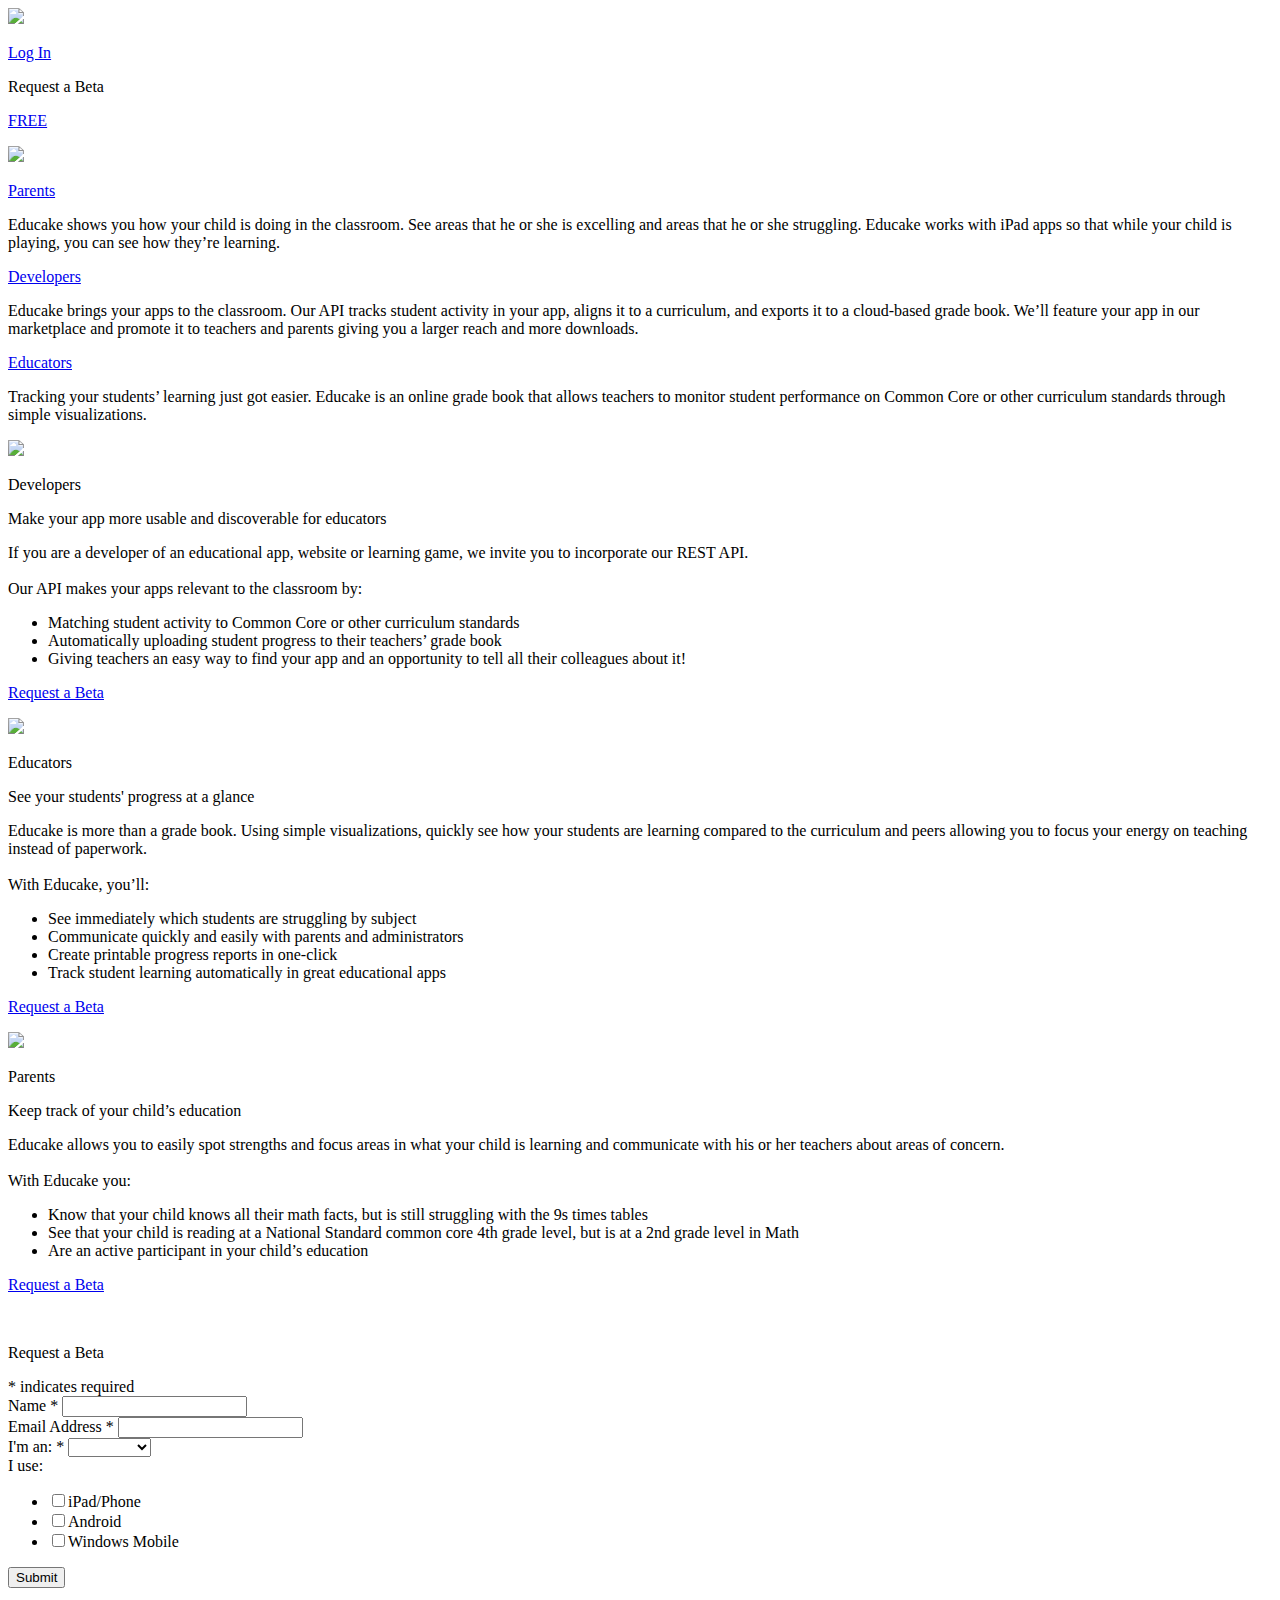
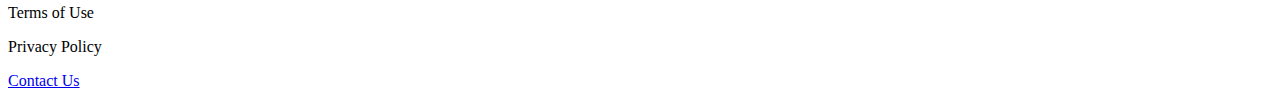
==== commit fa9c3b99: "Fix linking for css." ====
--- a/public/index.html
+++ b/public/index.html
@@ -2,8 +2,8 @@
 <html>
     <!-- This code is only meant for previewing your Reflow design. -->
     <head>
-	<link rel="stylesheet" href="boilerplate.css" />
-	<link rel="stylesheet" href="reflow.css" />
+	<link rel="stylesheet" href="/boilerplate.css" />
+	<link rel="stylesheet" href="/reflow.css" />
 	<meta charset="utf-8">
 	<meta name="viewport" content="initial-scale = 1.0,maximum-scale = 1.0" />
     </head>
@@ -14,7 +14,7 @@
 	<div id="primaryContainer" class="primaryContainer clearfix">
                <div id='main_box' class='clearfix'>
            <div id='nav_bar' class='clearfix'>
-               <img id='educake_logo_black' src='img/logoblack.jpg' class='image' />
+               <img id='educake_logo_black' src='/img/logoblack.jpg' class='image' />
                <p id='login_button'><a href="app.educake.co">Log In</a></p>
                <div id='box' class='clearfix'>
                    <div id='request_button' class='clearfix'>
@@ -29,7 +29,7 @@
                    </div></a>
                </div>
            </div>
-           <img id='propstatement' src='img/propstatement1.png' class='image' />
+           <img id='propstatement' src='/img/propstatement1.png' class='image' />
            <div id='parents_landing' class='clearfix'>
               <a href="index.html#parents"> <div id='parents_button' class='clearfix'>
                    <p id='parents_text'>
@@ -62,7 +62,7 @@
            </div>
        </div>
        <div id='developers_section' class='clearfix'>
-           <img id='developers_icon' src='img/developers-layer 12c.png' class='image' />
+           <img id='developers_icon' src='/img/developers-layer 12c.png' class='image' />
            <a id="developers"><p id='developers_title'>
            Developers
            </p></a>
@@ -84,7 +84,7 @@
            </div></a>
        </div>
        <div id='Educators_section' class='clearfix'>
-           <img id='educators_icon' src='img/teachers-layer 10c.png' class='image' />
+           <img id='educators_icon' src='/img/teachers-layer 10c.png' class='image' />
             <a id="educators"><p id='educators_title'>
            Educators
            </p></a>
@@ -106,7 +106,7 @@
            </div></a>
        </div>
        <div id='parents_section' class='clearfix'>
-           <img id='parents_icon' src='img/parents-layer 11c.png' class='image' />
+           <img id='parents_icon' src='/img/parents-layer 11c.png' class='image' />
             <a id="parents"><p id='parents_title'>
            Parents
            </p></a>
